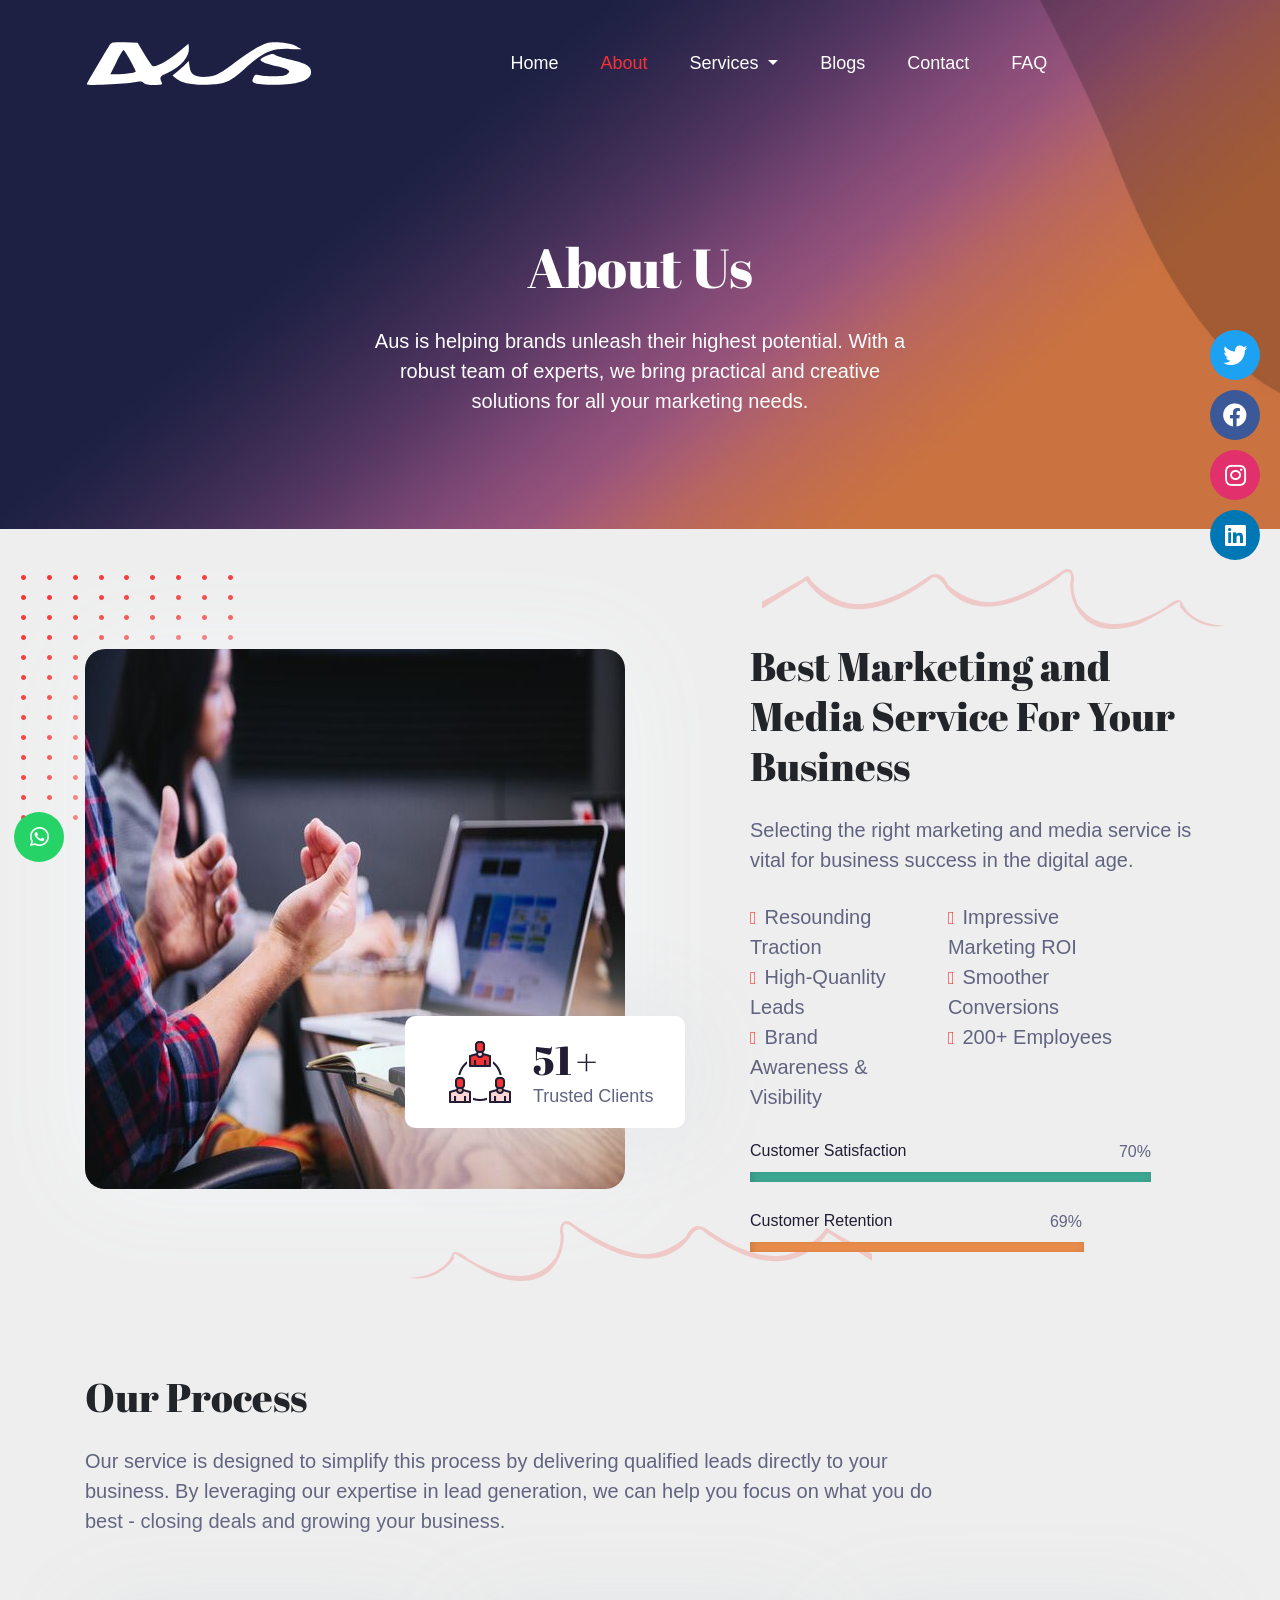
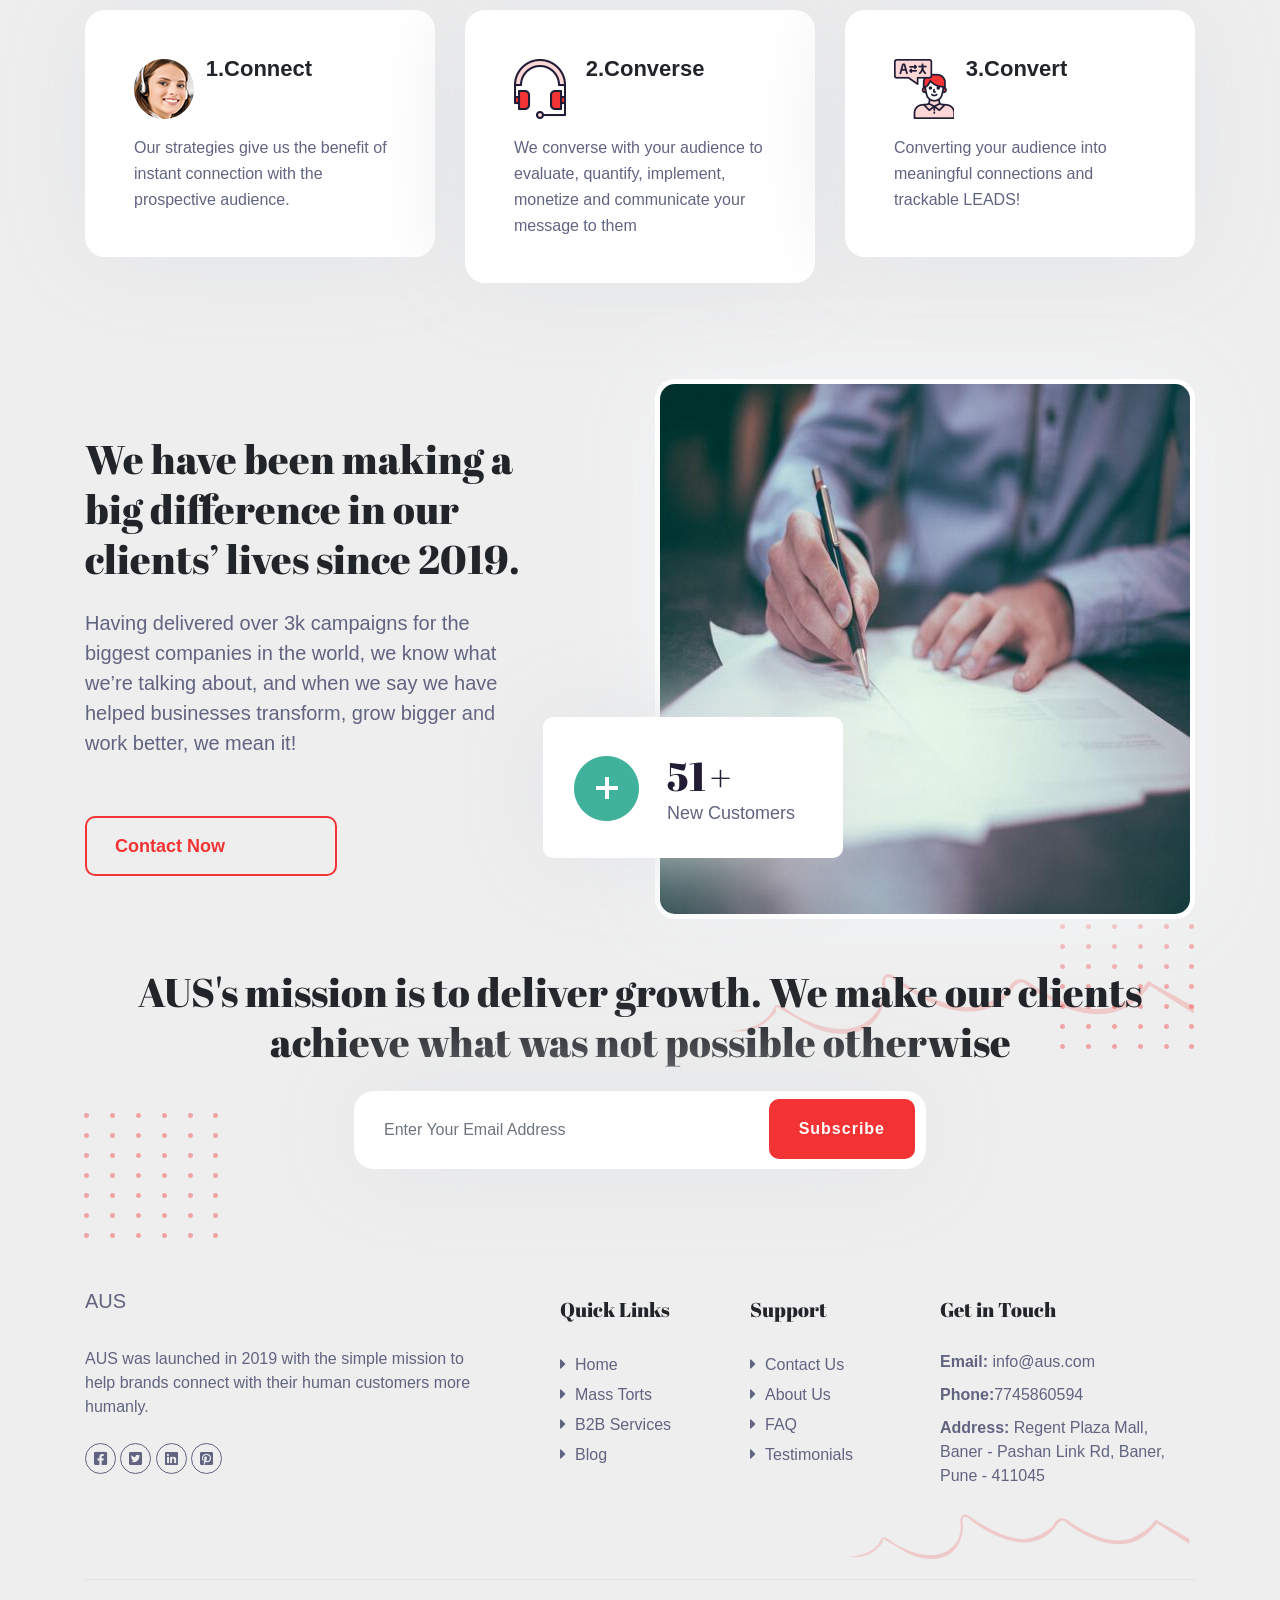
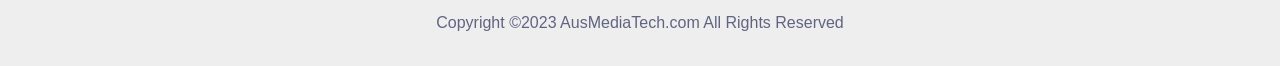
==== about.html @ 978c0e92 "latest" ====
<html lang="zxx" webcrx="">

<head>
    <title>About | Aus</title>
    <meta charset="utf-8">
    <meta name="viewport" content="width=device-width, initial-scale=1.0">
    <meta name="description" content="Hotline is the perfect WHMCS HTML template for your Hosting Business">
    <meta name="keywords" content="Web hosting, WHMCS template, hosting template">
    <meta name="author" content="“DesigningMedia”">
    <link rel="stylesheet" href="assets/css/animate.css">
    <link rel="stylesheet" href="https://stackpath.bootstrapcdn.com/bootstrap/4.5.2/css/bootstrap.min.css"
        integrity="sha384-JcKb8q3iqJ61gNV9KGb8thSsNjpSL0n8PARn9HuZOnIxN0hoP+VmmDGMN5t9UJ0Z" crossorigin="anonymous">
    <link rel="stylesheet" href="https://pro.fontawesome.com/releases/v5.10.0/css/all.css"
        integrity="sha384-AYmEC3Yw5cVb3ZcuHtOA93w35dYTsvhLPVnYs9eStHfGJvOvKxVfELGroGkvsg+p" crossorigin="anonymous">
    <link rel="stylesheet" href="assets/css/style.css" type="text/css">
    <link rel="stylesheet" href="assets/css/responsive.css" type="text/css">
    <link rel="stylesheet" href="assets/css/custome.css" type="text/css">
</head>

<body>

    <div class="sub-banner-section-outer">
        <!-- MAIN HEADER -->
        <header class="header">
            <div class="main-header">
                <div class="container">
                    <nav class="navbar navbar-expand-lg navbar-light p-0">
                        <a class="navbar-brand" href="home.html">
                            <figure class="navbar-logo mb-0">
                                <img class="img-fluid" src="assets/images/AusWhiteLogo.svg" alt="">
                            </figure>
                        </a>
                        <button class="navbar-toggler collapsed" type="button" data-toggle="collapse"
                            data-target="#navbarSupportedContent" aria-controls="navbarSupportedContent"
                            aria-expanded="false" aria-label="Toggle navigation">
                            <span class="navbar-toggler-icon"></span>
                            <span class="navbar-toggler-icon"></span>
                            <span class="navbar-toggler-icon"></span>
                        </button>
                        <div class="collapse navbar-collapse" id="navbarSupportedContent">
                            <ul class="navbar-nav m-auto">
                                <li class="nav-item">
                                    <a class="nav-link scroll" href="home.html">Home</a>
                                </li>
                                <li class="nav-item active">
                                    <a class="nav-link scroll" href="about.html">About</a>
                                </li>
                                <li class="nav-item dropdown">
                                    <a class="nav-link dropdown-toggle" href="#" id="navbarDropdown" role="button"
                                        data-toggle="dropdown" aria-haspopup="true" aria-expanded="false">
                                        Services
                                    </a>
                                    <div class="dropdown-menu list-unstyled hotline-dropdown"
                                        aria-labelledby="navbarDropdown">
                                        <ul class="dropdown-menu-list list-unstyled">
                                            <li><a class="dropdown-item scroll hotline-menu" href="services.html">B2B
                                                    Services</a></li>
                                            <!-- <li><a class="dropdown-item scroll hotline-menu" href="masstorts.html">Mass Torts</a></li> -->
                                        </ul>
                                    </div>
                                </li>
                                <li class="nav-item">
                                    <a class="nav-link scroll" href="three-column.html">Blogs</a>
                                </li>
                                <li class="nav-item">
                                    <a class="nav-link scroll" href="contact.html">Contact</a>
                                </li>
                                <li class="nav-item">
                                    <a class="nav-link scroll" href="faq.html">FAQ</a>
                                </li>
                            </ul>
                        </div>
                    </nav>
                </div>
            </div>
        </header>
        <!-- SUB BANNER SECTION -->
        <section class="sub-banner-section">
            <div class="container">
                <div class="row">
                    <div class="col-12 text-center">
                        <div class="sub-banner-text">
                            <h1 class="text-white mb-lg-4 mb-3">About Us</h1>
                            <p class="text-white">Aus is helping brands unleash their highest potential. With a robust
                                team of experts, we bring practical and creative solutions for all your marketing needs.
                            </p>
                        </div>
                    </div>
                </div>
            </div>
        </section>
    </div>
    <!-- ABOUT SERVICE SECTION -->
    <section class="about-service-section">
        <div class="container">
            <div class="row">
                <div class="col-xl-7 col-lg-6 col-md-6 col-sm-12">
                    <div class="about-service-section-img-content position-relative wow bounceIn" data-wow-duration="2s"
                        style="visibility: visible; animation-duration: 2s; animation-name: bounceIn;">
                        <figure class="about-service-section-shape-img-2 mb-0 position-absolute">
                            <img class="img-fluid" src="assets/images/about-service-section-shape-img-2.png" alt="">
                        </figure>
                        <figure class="about-service-section-main-img mb-0 position-relative">
                            <img class="img-fluid" src="assets/images/aboutus.jpg" alt="">
                        </figure>
                        <div class="counter-box position-absolute">
                            <figure class="plus-icon float-left mb-0">
                                <img class="img-fluid" src="assets/images/client-icon.png" alt="">
                            </figure>
                            <span class="number count d-inline-block">62</span>
                            <span class="suffix d-inline-block">+</span>
                            <span class="customer d-block">Trusted Clients</span>
                        </div>
                        <figure class="about-service-section-shape-img-3 mb-0 position-absolute">
                            <img class="img-fluid" src="assets/images/about-service-section-shape-img-3.png" alt="">
                        </figure>
                    </div>
                </div>
                <div class="col-xl-5 col-lg-6 col-md-6 col-sm-12">
                    <div class="about-service-section-text position-relative">
                        <figure class="about-service-section-shape-img-1 mb-0 position-absolute">
                            <img class="img-fluid" src="assets/images/about-service-section-shape-img-1.png" alt="">
                        </figure>
                        <h2 class="mb-lg-4 mb-md-3 mb-2">Best Marketing and Media Service For Your Business</h2>
                        <p>Selecting the right marketing and media service is vital for business success in the digital
                            age.</p>
                        <div class="row">
                            <div class="col-lg-5 col-md-6 col-sm-6 col-6">
                                <div class="about-service-section-listing-outer">
                                    <ul class="about-service-section-listing p-0 m-0">
                                        <li class="list-unstyled"><i class="fal fa-check-circle"></i>Resounding Traction
                                        </li>
                                        <li class="list-unstyled"><i class="fal fa-check-circle"></i>High-Quanlity Leads
                                        </li>
                                        <li class="list-unstyled"><i class="fal fa-check-circle"></i>Brand Awareness
                                            &amp; Visibility</li>
                                    </ul>
                                </div>
                            </div>
                            <div class="col-lg-5 col-md-6 col-sm-6 col-6">
                                <div class="about-service-section-listing-outer">
                                    <ul class="about-service-section-listing p-0 m-0">
                                        <li class="list-unstyled"><i class="fal fa-check-circle"></i>Impressive
                                            Marketing ROI</li>
                                        <li class="list-unstyled"><i class="fal fa-check-circle"></i>Smoother
                                            Conversions</li>
                                        <li class="list-unstyled"><i class="fal fa-check-circle"></i>200+ Employees</li>
                                    </ul>
                                </div>
                            </div>
                            <div class="col"></div>
                        </div>
                        <div class="progress-bar-outer position-relative">
                            <span class="d-block font-weight-normal">Customer Satisfaction</span>
                            <div class="progress-bar">
                                <div class="bar" data-size="90" style="width: 90%;">
                                    <span class="perc">67%</span>
                                </div>
                            </div>
                        </div>
                        <div class="progress-bar-outer position-relative">
                            <span class="d-block font-weight-normal">Customer Retention</span>
                            <div class="progress-bar">
                                <div class="bar variation-1" data-size="75" style="width: 75%;">
                                    <span class="perc">67%</span>
                                </div>
                            </div>
                        </div>
                    </div>
                </div>
            </div>
        </div>
    </section>
    <!-- SOLUTIONS SECTION -->
    <section class="solutions-section">
        <div class="container">
            <div class="solutions-section-inner text-md-left text-center">
                <div class="row">
                    <h2 class="mb-lg-4 mb-2">Our Process</h2>
                    <div class="col-lg-10 col-md-9 col-sm-12">
                        <div class="solutions-section-text">
                            <p class="mb-0">Our service is designed to simplify this process by delivering qualified
                                leads directly to your business. By leveraging our expertise in lead generation, we can
                                help you focus on what you do best - closing deals and growing your business.</p>
                        </div>
                    </div>
                </div>
            </div>
            <div class="row wow slideinLeft" data-wow-duration="2s"
                style="visibility: hidden; animation-duration: 2s; animation-name: none;">
                <div class="col-md-4 col-sm-6 mb-md-0 mb-4 text-md-left text-center">
                    <div class="solutions-section-plan-box hover-effect">
                        <div class="row">
                            <div class="col-lg-3 col-12">
                                <figure>
                                    <img src="assets/images/solution-section-plan-box-img-1.png" alt="">
                                </figure>
                            </div>
                            <div class="col-lg-9 col-12">
                                <h4>1.Connect</h4>
                            </div>
                            <p class="text-size-16 mb-0">Our strategies give us the benefit of instant connection with
                                the prospective audience.</p>
                        </div>
                    </div>
                </div>
                <div class="col-md-4 col-sm-6 mb-md-0 mb-4 text-md-left text-center">
                    <div class="solutions-section-plan-box hover-effect">
                        <div class="row">
                            <div class="col-lg-3 col-12">
                                <figure>
                                    <img src="assets/images/solution-section-plan-box-img-2.png" alt="">
                                </figure>
                            </div>
                            <div class="col-lg-9 col-12">
                                <h4>2.Converse</h4>
                            </div>
                            <p class="text-size-16 mb-0">We converse with your audience to evaluate, quantify,
                                implement, monetize and communicate your message to them</p>
                        </div>
                    </div>
                </div>
                <div class="col-md-4 col-sm-6 text-md-left text-center">
                    <div class="solutions-section-plan-box hover-effect">
                        <div class="row">
                            <div class="col-lg-3 col-12">
                                <figure>
                                    <img src="assets/images/solution-section-plan-box-img-3.png" alt="">
                                </figure>
                            </div>
                            <div class="col-lg-9 col-12">
                                <h4>3.Convert</h4>
                            </div>
                            <p class="text-size-16 mb-0">Converting your audience into meaningful connections and
                                trackable LEADS!</p>
                        </div>
                    </div>
                </div>
            </div>
        </div>
    </section>
    <br><br><br><br>
    <!-- VIDEO SECTION -->
    <!-- <section class="video-section about-page-video-section">
    <div class="container">
    </div>
</section>  -->
    <!-- CUSTOMER BASE SECTION -->
    <section class="customer-base-section about-page-customer-base-section">
        <div class="container">
            <div class="row">
                <div class="col-xl-5 col-lg-6 col-md-6 col-sm-12 order-xl-1 order-lg-1 order-md-1 order-sm-2 order-2">
                    <div class="customer-base-section-text position-relative wow bounceIn" data-wow-duration="2s"
                        style="visibility: hidden; animation-duration: 2s; animation-name: none;">
                        <h2 class="mb-lg-4 mb-md-3 mb-2">We have been making a big difference in our clients’ lives
                            since 2019.</h2>
                        <p>Having delivered over 3k campaigns for the biggest companies in the world, we know what we’re
                            talking about, and when we say we have helped businesses transform, grow bigger and work
                            better, we mean it!</p>
                        <div class="customer-base-section-btn-outer">
                            <a class="d-inline-block position-relative hover-effect" href="contact.html">Contact Now<i
                                    class="far fa-long-arrow-alt-right position-absolute"></i></a>
                        </div>
                    </div>
                </div>
                <div class="col-xl-7 col-lg-6 col-md-6 col-sm-12 order-xl-2 order-lg-2 order-md-2 order-sm-1 order-1">
                    <div class="customer-base-section-img-content position-relative">
                        <figure class="customer-base-section-main-img mb-0 text-right position-relative">
                            <img class="img-fluid" src="assets/images/about.jpg" alt="">
                        </figure>
                        <div class="counter-box position-absolute">
                            <figure class="plus-icon float-left mb-0">
                                <img class="img-fluid" src="assets/images/plus-icon.png" alt="">
                            </figure>
                            <span class="number count d-inline-block">60</span>
                            <span class="suffix d-inline-block">+</span>
                            <span class="customer d-block">New Customers</span>
                        </div>
                        <figure class="customer-base-section-shape-img-3 mb-0 position-absolute">
                            <img class="img-fluid" src="assets/images/customer-base-section-shape-img-3.png" alt="">
                        </figure>
                    </div>
                </div>
            </div>
        </div>
    </section>
    <!-- REVIEW SECTION needs to be added when given -->
    <!-- <section class="review-section text-center">
    <div class="container">
        <div class="row position-relative">
            <figure class="review-section-shape-img-1 position-absolute mb-0">
                <img class="img-fluid" src="assets/images/review-section-shape-img-1.png" alt="">
            </figure>
            <div class="col-lg-12 col-md-12 col-sm-12 col-12">
                <div class="review-section-box w-100 position-relative">
                    <h2 class="mb-lg-4 mb-md-3 mb-2">Our Clients Reviews</h2>
                    <p class="mb-0">Discover what our satisfied clients have to say about their experience with us in our client review section, where honest feedback helps us deliver exceptional products and services.</p>
                </div>
            </div>
        </div>
    </div>
</section> -->
    <!-- NEWSLETTER SECTION -->
    <br><br>
    <section class="newsletter-section position-relative">
        <div class="container">
            <div class="row">
                <div class="newsletter-section-inner text-center position-relative">
                    <figure class="newsletter-shape-img-1 mb-0 position-absolute">
                        <img class="img-fluid" src="assets/images/newsletter-shape-img-1.png" alt="">
                    </figure>
                    <h2 class="mb-lg-4 mb-md-3 mb-2">AUS's mission is to deliver growth. We make our clients achieve
                        what was not possible otherwise</h2>
                    <form class="newsletter-form" id="subscribe-form" target="_blank">
                        <div class="form-group mb-0 position-relative">
                            <input type="text" class="form-control" id="InputEmail2"
                                placeholder="Enter Your Email Address" name="query">
                            <button class="subscribe-btn d-inline-block position-absolute"
                                id="subscribeBtn">Subscribe</button>
                        </div>
                    </form>
                    <figure class="newsletter-shape-img-2 mb-0 position-absolute">
                        <img class="img-fluid" src="assets/images/newsletter-shape-img-2.png" alt="">
                    </figure>
                </div>
            </div>
        </div>
    </section>
    <!-- FOOTER -->

    <section class="footer-section">
        <div class="container">
            <div class="row position-relative">
                <div class="col-xl-5 col-lg-4 col-md-5 col-sm-6 text-sm-left text-center">
                    <div class="footer-logo-content">
                        <figure class="footer-logo">
                            <p>AUS</p>
                        </figure>
                        <p class="text-size-16 mb-lg-4 mb-md-3 mb-3">AUS was launched in 2019 with the simple mission to
                            help brands connect with their human customers more humanly.</p>
                        <ul class="footer-logo-content-listing p-0 m-0">
                            <li class="list-unstyled d-inline-block"><a class="d-inline-block" href="#"><i
                                        class="fab fa-facebook-square"></i></a></li>
                            <li class="list-unstyled d-inline-block"><a class="d-inline-block" href="#"><i
                                        class="fab fa-twitter-square"></i></a></li>
                            <li class="list-unstyled d-inline-block"><a class="d-inline-block" href="#"><i
                                        class="fab fa-linkedin"></i></a></li>
                            <li class="list-unstyled d-inline-block"><a class="d-inline-block" href="#"><i
                                        class="fab fa-pinterest-square"></i></a></li>
                        </ul>
                    </div>
                </div>
                <div class="col-xl-2 col-lg-3 col-md-3 col-sm-6 d-lg-block d-md-none d-sm-none d-none">
                    <div class="footer-links-content">
                        <h5 class="font-weight-normal">Quick Links</h5>
                        <ul class="list-unstyled mb-0">
                            <li><i class="fas fa-caret-right"></i><a class="text-decoration-none font-weight-normal"
                                    href="home.html">Home</a></li>
                            <li><i class="fas fa-caret-right"></i><a class="text-decoration-none font-weight-normal"
                                    href="masstorts.html">Mass Torts</a></li>
                            <li><i class="fas fa-caret-right"></i><a class="text-decoration-none font-weight-normal"
                                    href="services.html">B2B Services</a></li>
                            <li><i class="fas fa-caret-right"></i><a class="text-decoration-none font-weight-normal"
                                    href="blog.html">Blog</a></li>
                        </ul>
                    </div>
                </div>
                <div class="col-lg-2 col-md-3 col-sm-6 d-md-block d-sm-none d-none">
                    <div class="footer-support-content">
                        <h5 class="font-weight-normal">Support</h5>
                        <ul class="list-unstyled mb-0">
                            <li><i class="fas fa-caret-right"></i><a class="text-decoration-none font-weight-normal"
                                    href="contact.html">Contact Us</a></li>
                            <li><i class="fas fa-caret-right"></i><a class="text-decoration-none font-weight-normal"
                                    href="about.html">About Us</a></li>
                            <li><i class="fas fa-caret-right"></i><a class="text-decoration-none font-weight-normal"
                                    href="faq.html">FAQ</a></li>
                            <li><i class="fas fa-caret-right"></i><a class="text-decoration-none font-weight-normal"
                                    href="Testimonials.html">Testimonials</a></li>
                        </ul>
                    </div>
                </div>
                <div class="col-lg-3 col-md-4 col-sm-6 text-sm-left text-center d-sm-block d-none">
                    <div class="footer-info-content">
                        <h5 class="font-weight-normal">Get in Touch</h5>
                        <ul class="list-unstyled mb-0">
                            <li><span class="font-weight-bold">Email:</span><a
                                    class="text-decoration-none font-weight-normal" href="mailto:info@hotline.com">
                                    info@aus.com</a></li>
                            <li><span class="font-weight-bold">Phone:</span><a
                                    class="text-decoration-none font-weight-normal" href="tel:7745860594">7745860594</a>
                            </li>
                            <!-- <li><span class="font-weight-bold">Fax:</span><a class="text-decoration-none font-weight-normal" href="#"> </a></li> -->
                            <li><span class="font-weight-bold">Address:</span><a
                                    class="text-decoration-none font-weight-normal" href="#"> Regent Plaza Mall, Baner -
                                    Pashan Link Rd, Baner, Pune - 411045</a></li>
                        </ul>
                    </div>
                </div>
                <figure class="footer-secrion-shape-img-1 mb-0 position-absolute">
                    <img class="img-fluid" src="assets/images/footer-section-shape-img-1.png" alt="">
                </figure>
            </div>
        </div>
    </section>
    <!-- FOOTER BAR -->
    <div class="footer-bar text-center">
        <div class="container">
            <div class="row">
                <div class="footer-bar-content w-100">
                    <p class="text-size-16 mb-0">Copyright ©2023 AusMediaTech.com All Rights Reserved</p>
                    <!-- <p class="text-size-16 mb-0">Made With AhamInfoTech</p> -->
                </div>
            </div>
        </div>
    </div>



    <!-- Floating Menu -->
    <div class="floating-menu">
        <a href="https://www.twitter.com/" class="twitter"><i class="fab fa-twitter"></i></a>
        <a href="https://www.facebook.com/" class="facebook"><i class="fab fa-facebook"></i></a>
        <a href="https://www.instagram.com/" class="instagram"><i class="fab fa-instagram"></i></a>
        <a href="https://www.linkedin.com/" class="linkedin"><i class="fab fa-linkedin"></i></a>
    </div>



    <!-- new chat button -->
    <input type="checkbox" id="check">
    <label class="chat-btn" for="check">
        <i class="fab fa-whatsapp comment"></i>
        <i class="fa fa-close close"></i>
    </label>
    <div class="wrapper">
        <div class="chatheader">
            <h6>Chat Support</h6>
        </div>
        <div class="text-center p-2">
            <span>Typically replies in minutes!</span><br><br>
        </div>
        <button id="chat-btnclick" class="btn btn-success btn-block">Start Chat</button>
    </div>
    </div>

    <script>
        function loading() {
            document.querySelectorAll(".bar").forEach(function (current) {
                let startWidth = 0;
                const endWidth = current.dataset.size;

                /* 
                setInterval() time sholud be set as trasition time / 100. 
                In our case, 2 seconds / 100 = 20 milliseconds. 
                */
                const interval = setInterval(frame, 20);

                function frame() {
                    if (startWidth >= endWidth) {
                        clearInterval(interval);
                    } else {
                        startWidth++;
                        current.style.width = `${endWidth}%`;
                        current.firstElementChild.innerText = `${startWidth}%`;
                    }
                }
            });
        }
        setTimeout(loading, 1000);
    </script>
    <script src="https://code.jquery.com/jquery-3.2.1.slim.min.js" integrity="" crossorigin="anonymous"></script>
    <script src="https://cdnjs.cloudflare.com/ajax/libs/popper.js/1.12.9/umd/popper.min.js" integrity=""
        crossorigin="anonymous"></script>
    <script src="https://maxcdn.bootstrapcdn.com/bootstrap/4.0.0/js/bootstrap.min.js" integrity=""
        crossorigin="anonymous"></script>
    <script src="assets/js/wow.js"></script>
    <script>new WOW().init();</script>
    <script src="assets/js/counter-script.js"></script>

    <!-- code for chatbot integration -->
    <script>
        const chatBtn = document.getElementById('chat-btnclick');
        chatBtn.addEventListener('click', () => {
            window.open('https://api.whatsapp.com/send/?phone=+919139626757&text&type=phone_number&app_absent=0"', '_blank');
        });
    </script>


    <iframe src="about:blank" style="display: none;"></iframe>
    <script src="/assets/js/subscription.js"></script>
</body>

</html>
---- assets/css/style.css ----
/*------------------------------------------------------------------
[Master Stylesheet]

Project:    Hotline
-------------------------------------------------------------------*/
/*------------------------------------------------------------------
[Table of contents]

1. body
2. navigation
3. banner Section
4. partner Section
5. interaction section
6. solutions section
7. customer base section
8. video section
9. services section
10. teams section
11. talent section
12. blog section 
13. review section
14. newsletter section
15. footer section
-------------------------------------------------------------------*/
/* /*--------------------------------------------------------------*/



@import url('https://fonts.googleapis.com/css2?family=Abril+Fatface&amp;family=Jost:wght@400;500;600;700&amp;display=swap');

/*-------- Default Items ------------ */
    
:root {
    --e-global-color-primary: #221c35;
    --e-global-color-secondary: #ffffff;
    --e-global-color-text: #606480;
    --e-global-color-accent: #F43334;
    --e-global-color-white: #ffffff;
    --e-global-color-light-grayish-blue: #DFE0E6;
    --e-global-color-dark-moderate-cyan: #40B19B;
    --e-global-color-orange: #F79550;
}
body {
    font-family: 'Jost', sans-serif;
}
html {
    scroll-behavior: smooth;
}
*{
    margin: 0;
    padding: 0;
    box-sizing: border-box;
}
h1, h2, h3, h5, .h1, .h2, .h3, .h5 {
    font-family: 'Abril Fatface', cursive;
}
.h1, h1 {
    font-size: 55px;
}
.h2, h2 {
    font-size: 40px;
}
.h3, h3 {
    font-size: 30px;
}
.h4, h4 {
    font-size: 22px;
}
.h5, h5 {
    font-size: 20px;
}
p {
    font-size: 20px;
    line-height: 30px;
    font-weight: 400;
    color: var(--e-global-color-text);
}
.text-size-18 {
    font-size: 18px;
    line-height: 26px;
    font-weight: 400;
    color: var(--e-global-color-text);
}
.text-size-16 {
    font-size: 16px;
    line-height: 26px;
    font-weight: 400;
    color: var(--e-global-color-text);
}
.hover-effect {
    transition: all 0.3s ease-in-out;
}
.hover-effect:hover {
    transform: translateY(-5px);
}
/*-------- HEADER ------------ */
.main-header {
    padding-top: 25px;
}
.navbar .navbar-brand {
    margin-right: 51px;
}
.navbar li {
    padding: 0 13px;
}
.navbar li:first-child {
    padding-left: 0px;
}
.navbar li:last-child {
    padding-right: 0px;
}
.navbar li a {
    font-size: 18px;
    line-height: 18px;
    font-weight: 400;
    color: var(--e-global-color-white) !important;
}
.navbar li a:hover {
    color: var(--e-global-color-accent) !important;
}
.navbar-nav li.active > a {
    color: var(--e-global-color-accent) !important;
}
.navbar .navbar-icon a {
    color: var(--global--color-very-dark-gray);
    font-size: 26px;
    padding-right: 25px;
}
.navbar .navbar-icon a:hover {
    color: var(--e-global-color-accent);
}
.navbar .hotline-dropdown {
    padding: 20px 40px;
    border-radius: 10px;
    margin: 0;
    left: 20px;
    transition: all 0.3s ease-in-out;
    box-shadow: 0px 30px 30px 20px rgba(30,34,47,0.2);
    border-top: 4px solid var(--e-global-color-accent); 
    width: 200px;       
}
.navbar .hotline-dropdown li {
    padding: 0;
    display: inline-block;
}
.navbar .hotline-dropdown li.active .hotline-menu {
    color: var(--e-global-color-accent) !important;
}
.navbar .hotline-dropdown .hotline-menu {
    font-size: 18px;
    line-height: 24px;
    font-weight: 500;
    padding-left: 0;
    padding-right: 0;
    position: relative;
    padding: 6px 0px;
    color: var(--e-global-color-primary) !important;
    white-space: inherit;
}
.navbar .hotline-dropdown .hotline-menu:hover {
    background: transparent;
    color: var(--e-global-color-accent) !important;
}
.navbar .hotline-dropdown li:hover a:after {
    width: 100%;
    left: 0;
    right: auto;
}
.navbar .hotline-dropdown li:hover a:before {
    color: var(--e-global-color-accent);
}
.navbar .hotline-dropdown li a:after {
    content: "";
    width: 0;
    height: 1px;
    bottom: 0;
    position: absolute;
    left: auto;
    right: 0;
    z-index: -1;
    transition: width .6s cubic-bezier(.25,.8,.25,1) 0s;
    background: var(--e-global-color-accent);
    bottom: 5px;
}
.navbar .hotline-dropdown li:hover a:after {
    width: 100%;
    left: 0;
    right: auto;
}
.navbar .hotline-dropdown li a:before {
    content: "\f111";
    line-height: 1;
    font-weight: 700;
    left: -18px;
    top: 16px;
    position: absolute;
    color: var(--global--color-text);
    font-size: 5px;
    font-family: "Font Awesome 5 Pro";
}
.navbar .hotline-dropdown .hotline-menu:hover {
    background: transparent;
    color: var(--e-global-color-accent) !important;
}
.login-outer-div ul li {
    padding: 0px 4px;
}
.login-outer-div ul li .sign-up {
    padding: 16px 24px;
    font-size: 18px;
    font-weight: 500;
    line-height: 18px;
    border-radius: 10px;
    background: var(--e-global-color-accent);
    transition: all 0.3s ease-in-out;
}
.login-outer-div ul li .sign-up:hover {
    background: var(--e-global-color-white);
    color: var(--e-global-color-accent);
}

/*-------- BANNER ------------ */
.banner-section-outer {
    background-image: url(../images/home-banner-backgroud-img.jpg);
    background-size: cover;
    background-position: center;
    background-repeat: no-repeat;
}
.home-banner-section {
    padding-top: 295px;
}
.home-banner-text {
    padding-top: 20px;
}
.home-banner-text h1 {
    line-height: 70px;
}
.home-banner-text p {
    padding-right: 50px;
    margin-bottom: 31px;
}
.home-banner-button .free {
    font-size: 18px;
    line-height: 18px;
    font-weight: 600;
    border-radius: 10px;
    padding: 21px 40px;
    text-decoration: none;
    display: inline-block;
    color: var(--e-global-color-white);
    background: var(--e-global-color-accent);
}
.home-banner-button .free:hover {
    background: var(--e-global-color-white);
    color: var(--e-global-color-accent);
}
.home-banner-button .free-outer {
    margin-right: 10px;
}
.home-banner-button .play-icon {
    font-size: 18px;
    padding: 15px 23px;
    border: 2px solid var(--e-global-color-white);
    color: var(--e-global-color-white);
    border-radius: 10px;
    background: transparent;
}
.home-banner-button .play-icon:hover {
    border: 2px solid var(--e-global-color-accent);
    background: var(--e-global-color-accent);
}
.banner-img-content .banner-img {
    z-index: 2;
}
.banner-call {
    background: rgba(255,255,255,0.15);
    width: 200px;
    padding: 23px 23px 17px 23px;
    border-radius: 10px;
    top: -130px;
    box-shadow: 0px 0px 50px 0px rgba(0,0,0,0.2);
    left: -55px;
    z-index: 3;
}
.banner-call figure {
    margin-bottom: 8px;
}
.banner-call .banner-call-heading {
    font-size: 24px;
    line-height: 24px;
    font-weight: 400;
    letter-spacing: -0.5px;
}
.banner-call .banner-call-text {
    font-size: 16px;
    line-height: 22px;
    font-weight: 400;
    letter-spacing: -0.5px;
    margin-bottom: 3px;
}
.banner-call-listing li {
    margin: 0 2px;
}
.banner-call-listing a {
    font-size: 10px;
    color: var(--e-global-color-accent);
    background: var(--e-global-color-white);
    padding: 2px 4px;
    border-radius: 4px;
}
.banner-call .call-icon-outer {
    position: absolute;
    right: 10px;
    top: 10px;
}
.banner-call .call-icon {
    font-size: 12px;
    color: var(--e-global-color-white);
    background: var(--e-global-color-accent);
    padding: 4px 7px;
    border-radius: 100px;
    display: block;
} 
.banner-img-content .banner-arrow-img {
    right: 86px;
    top: -93px;
}
.banner-img-content .banner-map-img {
    right: -40px;
    top: 204px;
    z-index: 4;
}
.banner-img-content .banner-map-img .banner-map-img-inner img {
    box-shadow: 0px 0px 50px 0px rgba(0,0,0,0.25);
}
.banner-img-content .banner-map-img .banner-map-icon {
    top: -26px;
    right: -20px;
}
.banner-img-content .banner-map-img .banner-map-icon img {
    box-shadow: 0px 0px 50px 0px rgba(0,0,0,0.5);
    border-radius: 100px;
}
/*-------- PARTNERS SECTION ------------ */
.partner-section {
    padding-top: 120px;
}
.partner-section-box {
    padding: 94px 35px 101px 35px;
    box-shadow: 0px 0px 100px 0px rgba(226,228,231,1);
    border-radius: 20px;
}
.partner-section-box h3 {
    color: var(--e-global-color-text);
    padding: 0 22%;
    line-height: 35px;
    margin-bottom: 55px;
}
.partner-listing li {
    padding: 0 36px;
    transition: all 0.3s ease-in-out;
}
.partner-listing li:hover {
    transform: translateY(-5px);
}
.partner-listing li:first-child {
    padding-left: 0;
}
.partner-listing li:last-child {
    padding-right: 0;
}  
/*-------- INTERACTION SECTION ------------ */  
.interaction-section {
    padding: 120px 0px;
}
.interaction-section .interaction-section-main-img img {
    box-shadow: 0px 0px 100px 0px rgba(243,245,247,1);
    border-radius: 20px;
    z-index: 2;
}
.interaction-section h2 {
    line-height: 50px;
}
.interaction-section-text {
    padding-top: 12px;
}
.interaction-section-img-content .interaction-section-graph-img {
    bottom: 50px;
    right: 0;
    z-index: 3;
}
.interaction-section-img-content .interaction-section-graph-img img {
    box-shadow: 0px 0px 100px 0px rgba(226,228,231,1);
    border-radius: 10px;
}
.interaction-section-img-content .interaction-section-shape-img-1 {
    top: -71px;
    left: -119px;
}
.interaction-section-img-content .interaction-section-shape-img-1 img {
    z-index: 1;
}
.interaction-section-text .interaction-section-shape-img-2 {
    top: -56px;
    right: -305px;
}
.interaction-section-img-content .interaction-section-shape-img-3 {
    bottom: -90px;
    right: -152px;
}
.interaction-section-listing-inner {
    padding-left: 79px;
}
.interaction-section-listing-inner h4 {
    font-weight: 700;
    margin-bottom: 20px;
    line-height: 26px;
}
.interaction-section-listing-inner::before {
    content: "";
    background-image: url(../images/interaction-section-listing-img-1.png);
    background-repeat: no-repeat;
    height: 54px;
    width: 54px;
    z-index: 5;
    position: absolute;
    left: 0;
    top: 4px;
}
.interaction-section-text .main-text {
    margin-bottom: 49px;
}
.interaction-section-listing-outer .variation-1::before {
    background-image: url(../images/interaction-section-listing-img-2.png);
}
.interaction-section-listing-outer {
    margin-bottom: 56px;
}
/*-------- SOLUTIONS SECTION ------------ */  
.solutions-section h2 {
    padding: 0 15px;
    width: 100%;
    line-height: 50px;
}
.solutions-section-text p {
    padding-right: 45px;
}
.solutions-section-button {
    margin-top: -6px;
}
.solutions-section-button a {
    font-size: 18px;
    line-height: 18px;
    font-weight: 600;
    border-radius: 10px;
    padding: 20px 34px;
    border: 1px solid var(--e-global-color-accent);
    text-decoration: none;
    display: inline-block;
    color: var(--e-global-color-white);
    background: var(--e-global-color-accent);
}
.solutions-section-button a:hover {
    border: 1px solid var(--e-global-color-accent);
    background: transparent;
    color: var(--e-global-color-accent);
}
.solutions-section-plan-box {
    padding: 44px;
    box-shadow: 0px 0px 100px 0px rgba(226,228,231,1);
    border-radius: 20px;
    border-left: 5px solid var(--e-global-color-white);
    background: var(--e-global-color-white);
}
.solutions-section-plan-box:hover {
    border-left: 5px solid var(--e-global-color-accent);
}
.solutions-section-plan-box h4 {
    font-weight: 700;
    margin-bottom: 20px;
    line-height: 30px;
}
.solutions-section-plan-box p {
    padding: 0 15px;
}
.solutions-section-inner {
    margin-bottom: 74px;
}
.solutions-section-plan-box figure img {
    padding-top: 5px;
}
/*-------- CUSTOMER BASE SECTION ------------ */  
.customer-base-section {
    padding: 120px 0px;
}
.customer-base-section .customer-base-section-text {
   padding-top: 55px;
}
.customer-base-section h2 {
    line-height: 50px;
}
.customer-base-section-text p {
    margin-bottom: 27px;
}
.customer-base-section .customer-base-section-main-img img {
    box-shadow: 0px 0px 100px 0px rgba(243,245,247,1);
    border: 5px solid var(--e-global-color-white);
    border-radius: 20px;
}
.customer-base-section-text .customer-base-section-shape-img-1 {
    top: -35px;
    left: -360px;
}
.customer-base-section .customer-img-1 {
    left: 51px;
    top: 58px;
    z-index: 1;
}
.customer-base-section .customer-img-2 {
    left: 152px;
    top: 168px;
    z-index: 3;
}
.customer-base-section .customer-img-3 {
    right: -12px;
    top: 208px;
    z-index: 2;
}
.customer-base-section .customer-img-4 {
    right: 44px;
    bottom: 122px;
    z-index: 4;
}
.customer-base-section .customer-img-5 {
    right: 155px;
    bottom: -27px;
    z-index: 5;
}
.customer-base-section .customer-img-1 img, .customer-base-section .customer-img-2 img, .customer-base-section .customer-img-3 img, .customer-base-section .customer-img-4 img, .customer-base-section .customer-img-5 img {
    box-shadow: 0px 0px 50px 0px rgba(0,0,0,0.3);
    border-radius: 100px;
    border: 2px solid var(--e-global-color-white);
}
.customer-base-sectin-listing li {
    font-size: 20px;
    line-height: 30px;
    font-weight: 400;
    color: var(--e-global-color-text);
}
.customer-base-sectin-listing i {
    font-size: 18px;
    line-height: 18px;
    margin-right: 8px;
    font-weight: 400;
    color: var(--e-global-color-accent);
}
.customer-base-section .customer-base-section-shape-img-2 {
    top: -74px;
    right: -90px;
}
.customer-base-section .counter-box {
    width: 300px;
    padding: 37px 29px 30px 29px;
    background: var(--e-global-color-white);
    box-shadow: 0px 0px 100px 0px rgba(226,228,231,1);
    border-radius: 10px;
    bottom: 61px;
    left: -17px;
}
.customer-base-section .counter-box figure {
    margin-right: 27px;
}
.customer-base-section .counter-box .number, .customer-base-section .counter-box .suffix  {
    color: var(--e-global-color-primary);
    font-size: 40px;
    line-height: 44px;
    font-weight: 400;
    font-family: 'Abril Fatface', cursive;
}
.customer-base-section .counter-box .customer {
    font-size: 18px;
    line-height: 30px;
    font-weight: 400;
    color: var(--e-global-color-text);
}
.customer-base-section .counter-box .counter {
    animation-duration: 1s;
    animation-delay: 0s;
}
.customer-base-section .customer-base-section-shape-img-3 {
    bottom: -134px;
    right: 0;
}
.customer-base-section-btn-outer {
    padding-top: 31px;
}
.customer-base-section-btn-outer a {
    font-size: 18px;
    line-height: 18px;
    font-weight: 600;
    border-radius: 10px;
    padding: 19px 110px 19px 28px;
    text-decoration: none;
    color: var(--e-global-color-accent);
    border: 2px solid var(--e-global-color-accent);
}
.customer-base-section-btn-outer a:hover {
    border: 2px solid var(--e-global-color-accent);
    background: var(--e-global-color-accent);
    color: var(--e-global-color-white);
}
.customer-base-section-btn-outer i {
    font-size: 20px;
    line-height: 20px;
    right: 29px;
}
/*-------- VIDEO SECTION ------------ */ 
.video-section {
    padding: 50px 0px;
}
.video-section .vide-section-inner {
    background-color: transparent;
    background-image: linear-gradient(150deg, #1C204C 50%, #F58748 78%);
    border-radius: 20px;
    margin: 0 15px;
}
.video-section .video-content {
    margin: -50px 0;
}
.video-section .counter-content {
    padding-top: 58px;
    padding-bottom: 58px;
}
.video-section .counter-content .number, .video-section .counter-content .suffix {
    font-size: 40px;
    line-height: 44px;
    font-weight: 400;
    margin-bottom: 10px;
    font-family: 'Abril Fatface', cursive;
}
.video-section .counter-content h4 {
    line-height: 30px;
    padding-right: 25%;
    margin-bottom: 20px;
}
.video-section .counter-content p {
    padding-right: 20px;
}
.video-section .variation-1 {
    border-right: 1px solid rgba(255,255,255,0.15);
}
.video-content .video-section-shape-img {
    left: -146px;
    bottom: -53px;
    z-index: -1;
}
.video-content iframe { 
    border-radius: 20px;
    border: none;
}
/*-------- SERVICES SECTION ------------ */
.services-section {
    padding: 110px 0;
} 
.services-section h2 {
    line-height: 50px;
}
.services-section .services-section-inner p {
    padding: 0 18%;
}
.services-section .services-section-inner {
    margin-bottom: 73px;
    padding: 0 15px;
}
.services-section .services-section-plan-box {
    padding: 40px 35px;
    border-radius: 20px;
    line-height: 0;
    background: var(--e-global-color-white) ;
    border-left: 5px solid var(--e-global-color-white);
    box-shadow: 0px 0px 100px 0px rgba(226,228,231,1);
}
.services-section .services-section-plan-box figure img {
    filter: grayscale(100%);
}
.services-section .services-section-plan-box h4 {
    line-height: 30px;
    margin-bottom: 18px;
    color: var(--e-global-color-primary);
}
.services-section .services-section-plan-box p {
    margin-bottom: 21px;
}
.services-section .services-section-plan-box a {
    font-size: 14px;
    line-height: 14px;
    font-weight: 400;
    color: var(--e-global-color-text);
}
.services-section .services-section-plan-box i {
    top: 2px;
    margin-left: 12px;
}
.services-section .services-section-plan-box:hover {
    border-left: 5px solid var(--e-global-color-accent);
}
.services-section .services-section-plan-box:hover figure img {
    filter: grayscale(0%);
}
.services-section .services-section-plan-box:hover h4 {
    color: var(--e-global-color-accent);
}
.services-section .services-section-plan-box:hover a {
    color: var(--e-global-color-accent);
}
.services-section .divider {
    height: 30px;
}
.services-section .services-section-shape-img-1 {
    right: -116px;
    top: 85px;
    z-index: -1;
}
.services-section .services-section-shape-img-2 {
    left: 92px;
    bottom: -28px;
}
/*-------- TEAMS SECTION ------------ */
.teams-section h2 {
    line-height: 50px;
}
.teams-section .teams-section-inner p {
    padding: 0 18%;
}
.teams-section .teams-section-inner {
    margin-bottom: 73px;
    padding: 0 15px;
}
.teams-section .team-section-plan-box {
    padding: 40px 35px;
    border-radius: 20px;
    line-height: 0;
    background: var(--e-global-color-white) ;
    transition: all 0.3s ease-in-out;
}
.teams-section .teams-section-plan-box figure img {
    box-shadow: 0px 0px 100px 0px rgba(226,228,231,1);
    border-radius: 20px;
    transition: all 0.3s ease-in-out;
}
.teams-section .teams-section-plan-box figure {
    transition: all 0.3s ease-in-out;
    margin-bottom: 31px;
    border-radius: 20px;
}
.teams-section .teams-section-plan-box h4 {
    line-height: 18px;
    margin-bottom: 13px;
    color: var(--e-global-color-primary);
}
.teams-section .teams-section-plan-box span {
    font-size: 16px;
    line-height: 16px;
    margin-bottom: 14px;
    color: var(--e-global-color-text);
}
.teams-section .teams-section-plan-box p {
    margin-bottom: 14px;
    padding: 0 20px;
}
.teams-section .teams-section-plan-box a {
    font-size: 15px;
    line-height: 14px;
    font-weight: 400;
    padding: 7px 8px;
    border: 1px solid var(--e-global-color-text);
    color: var(--e-global-color-text);
    border-radius: 100px;
    transition: all 0.3s ease-in-out;
}
.teams-section .teams-section-plan-box a:hover {
    background: var(--e-global-color-accent);
    color: var(--e-global-color-white);
    border: 1px solid var(--e-global-color-accent);
}
.teams-section .teams-section-plan-box li {
    margin: 0 2px;
}
.teams-section .teams-section-plan-box:hover h4 {
    color: var(--e-global-color-accent);
}
.teams-section .teams-section-plan-box:hover figure {
    background-image: linear-gradient(150deg, #1C204C 50%, #F58748 78%);
    opacity: 1;
}
.teams-section .teams-section-plan-box:hover figure img {
    opacity: 0.2;
}
.teams-section .teams-section-shape-img-1 {
    right: -116px;
    top: 85px;
    z-index: -1;
}
/*-------- TALENT SECTION ------------ */
.talent-section {
    padding: 110px 0;
}
.talent-section-box {
    padding: 90px 395px 101px 78px;
    background: var(--e-global-color-white);
    box-shadow: 0px 0px 100px 0px rgba(226,228,231,1);
    border-radius: 20px;
    background-image: url(../images/talent-section-img.png);
    background-position: center right;
    background-repeat: no-repeat;
    background-size: contain;
}
.talent-section-box h2 {
    line-height: 50px;
}
.talent-section-box p {
    margin-bottom: 30px;
}
.talent-section-box .color {
    color: var(--e-global-color-accent);
}
.talent-section-box .career {
    font-size: 18px;
    line-height: 18px;
    font-weight: 600;
    border-radius: 10px;
    padding: 19px 97px 19px 28px;
    text-decoration: none;
    color: var(--e-global-color-accent);
    border: 2px solid var(--e-global-color-accent);
}
.talent-section-box .career:hover {
    background: var(--e-global-color-accent);
    color: var(--e-global-color-white);
    border: 2px solid var(--e-global-color-accent);
}
.talent-section-box i {
    font-size: 20px;
    line-height: 20px;
    right: 29px;
}
.talent-section-box .apply {
    font-size: 18px;
    line-height: 18px;
    font-weight: 600;
    border-radius: 10px;
    padding: 20px 34px;
    border: 2px solid var(--e-global-color-accent);
    text-decoration: none;
    display: inline-block;
    color: var(--e-global-color-white);
    background: var(--e-global-color-accent);
}
.talent-section-box .apply:hover {
    border: 2px solid var(--e-global-color-accent);
    background: transparent;
    color: var(--e-global-color-accent);
}
.talent-section-box .talent-section-shape-img-1 {
    top: -76px;
    left: -173px;
    z-index: -1;
}
.talent-section-box .talent-section-shape-img-2 {
    bottom: -139px;
    left: -305px;
}
/*-------- BLOG SECTION ------------ */
.blog-section h2 {
    line-height: 50px;
}
.blog-section .blog-section-inner p {
    padding: 0 18%;
}
.blog-section .blog-section-inner {
    margin-bottom: 73px;
    padding: 0 15px;
}
.blog-section .blog-section-plan-box figure img {
    box-shadow: 0px 0px 100px 0px rgba(226,228,231,1);
    border-radius: 20px;
    transition: all 0.3s ease-in-out;
}
.blog-section .blog-section-plan-box figure {
    margin-bottom: 25px;
    border-radius: 20px;
    transition: all 0.3s ease-in-out;
}
.blog-section .blog-section-plan-box figure:hover {
    background-image: linear-gradient(150deg, #1C204C 50%, #F58748 78%);
    opacity: 1;
}
.blog-section .blog-section-plan-box figure:hover img {
    opacity: 0.2;
}
.blog-section .blog-section-plan-box h4 {
    line-height: 30px;
    margin-bottom: 18px;
    color: var(--e-global-color-primary);
    padding: 0 20px;
}
.blog-section .blog-section-plan-box h4:hover {
    color: var(--e-global-color-accent);
}
.blog-section .blog-section-plan-box a {
    font-size: 14px;
    line-height: 14px;
    font-weight: 400;
    color: var(--e-global-color-text);
}
.blog-section .blog-section-plan-box i {
    top: 2px;
    margin-left: 12px;
}
.blog-section .blog-section-plan-box a:hover {
    color: var(--e-global-color-accent);
}
.blog-section .blog-section-shape-img-1 {
    right: -116px;
    top: 85px;
    z-index: -1;
}
/*-------- REVIEW SECTION ------------ */
.review-section {
    padding: 120px 0 110px 0;
}
.review-section-box {
    padding: 94px 100px 355px 100px;
    background: var(--e-global-color-white);
    box-shadow: 0px 0px 100px 0px rgba(226,228,231,1);
    border-radius: 20px;
    line-height: 0;
    margin-bottom: -363px;
}
.review-section-box h2 {
    line-height: 50px;
}
.review-section-box p {
    padding: 0 120px;
}
.review-section .review-section-shape-img-1 {
    top: -102px;
    left: -116px;
    z-index: -1;
}
.review-section .review-section-outer {
    padding-top: 90px;
    overflow: hidden;
}
.review-section .review-section-inner {
    background-image: url(../images/review-section-background-img.jpg);
    background-position: center center;
    background-repeat: no-repeat;
    background-size: cover;
    padding: 0 90px 94px 90px;
    line-height: 0;
    border-radius: 20px;
}
.review-section .review-section-inner .carousel-inner {
    overflow: visible;
}
.review-section .review-section-inner .name {
    font-size: 22px;
    line-height: 30px;
    margin-bottom: 3px;
}
.review-section .review-section-inner .designation {
    font-size: 16px;
    line-height: 26px;
}
.review-section .review-section-review-img-1 {
    top: -50px
}
.review-section .review-section-review-img-1 img {
    box-shadow: 0px 0px 50px 0px rgba(0,0,0,0.3);
    border-radius: 100px;
    border: 3px solid var(--e-global-color-white);
}
.review-section .review-section-inner p {
    margin-bottom: 26px;
    margin-top: -5px;
}
.review-section .review-section-quote-img-1 {
    top: 90px;
    left: 82px;
}
.review-section .review-section-quote-img-2 {
    bottom: 0;
    right: 82px;
}
.review-section .carousel-control-prev {
    width: auto;
    left: 74px;
    opacity: 1;
    top: 86px;
}
.review-section .carousel-control-next {
    width: auto;
    right: 74px;
    opacity: 1;
    top: 86px;
}
.review-section .carousel-control-prev i, .review-section .carousel-control-next i {
    font-size: 20px;
    line-height: 40px;
    color: var(--e-global-color-text);
    border: 2px solid;
    border-radius: 12px;
    width: 43px;
    height: 43px;
}
/*-------- NEWSLETTER SECTION ------------ */
.newsletter-section h2 {
    line-height: 50px;
}
.newsletter-section .newsletter-section-inner p {
    padding: 0 18%;
    margin-bottom: 54px;
}
.newsletter-section .newsletter-section-inner {
    padding: 0 15px;
}
.newsletter-section .newsletter-shape-img-1 {
    top: -45px;
    right: 15px;
    z-index: -1;
}
.newsletter-section .newsletter-shape-img-2 {
    bottom: -70px;
    left: 12px;
    z-index: -1;
}
.newsletter-section .newsletter-form .form-group {
    width: 572px;
    margin: 0 auto;
}
.newsletter-section .newsletter-form .form-control {
    background: var(--e-global-color-white);
    box-shadow: 0px 0px 100px 0px rgba(226,228,231,1);
    border: none;
    border-radius: 20px;
    height: 78px;
    padding: 0 30px;
    font-size: 16px;
    line-height: 30px;
    font-weight: 400;
    color: var(--e-global-color-text);
}
.newsletter-section .newsletter-form .subscribe-btn {
    font-size: 16px;
    line-height: 16px;
    padding: 20px 28px;
    border-radius: 10px;
    font-weight: 600;
    color: var(--e-global-color-white);
    border: 2px solid var(--e-global-color-accent);
    background: var(--e-global-color-accent);
    letter-spacing: 1px;
    right: 11px;
    top: 8px;
    transition: all 0.3s ease-in-out;
}
.newsletter-section .newsletter-form .subscribe-btn:hover {
    border: 2px solid var(--e-global-color-accent);
    background: transparent;
    color: var(--e-global-color-accent);
}
/*-------- FOOTER ------------ */
.footer-section {
    padding: 120px 0 91px 0;
}
.footer-section h5 {
    line-height: 42px;
    margin-bottom: 19px;
}
.footer-section .footer-logo-content .footer-logo {
    margin-bottom: 34px;
}
.footer-section .footer-logo-content p {
    padding-right: 55px;
    line-height: 24px;
}
.footer-section .footer-logo-content a {
    font-size: 15px;
    line-height: 14px;
    font-weight: 400;
    padding: 7px 8px;
    border: 1px solid var(--e-global-color-text);
    color: var(--e-global-color-text);
    border-radius: 100px;
    transition: all 0.3s ease-in-out;
}
.footer-section .footer-logo-content a:hover {
    background: var(--e-global-color-accent);
    color: var(--e-global-color-white);
    border: 1px solid var(--e-global-color-accent);
}
.footer-section .footer-links-content li a, .footer-section .footer-support-content li a {
    font-size: 16px;
    line-height: 30px;
    margin-left: 9px;
    color: var(--e-global-color-text);
}
.footer-section .footer-links-content li i, .footer-section .footer-support-content li i {
    font-size: 16px;
    line-height: 16px;
    color: var(--e-global-color-text);
}
.footer-section .footer-links-content li a:hover, .footer-section .footer-support-content li a:hover {
    color: var(--e-global-color-accent);
}
.footer-section .footer-info-content li {
    margin: 9px 0;
}
.footer-section .footer-info-content li:last-child {
    margin-bottom: 0;
}
.footer-section .footer-info-content li span {
    font-size: 16px;
    line-height: 16px;
    color: var(--e-global-color-text);
}
.footer-section .footer-info-content li a {
    font-size: 16px;
    line-height: 16px;
    color: var(--e-global-color-text);
}
.footer-section .footer-info-content li a:hover {
    color: var(--e-global-color-accent);
}
.footer-section .footer-secrion-shape-img-1 {
    right: -291px;
    bottom: -95px;
}
/*-------- FOOTER BAR ------------ */
.footer-bar .footer-bar-content {
    padding: 30px 0;
    margin: 0 15px;
    border-top: 1px solid #dfe0e6;
}
/*-------- ABOUT PAGE ------------ */
/*-------- SUB BANNER SECTION ------------ */
.sub-banner-section-outer {
    background-image: url(../images/sub-banner-background-img.jpg);
    background-size: cover;
    background-position: center;
    background-repeat: no-repeat;
}
.sub-banner-section {
    padding: 130px 0 90px 0;
}
.sub-banner-section h1 {
    line-height: 70px;
}
.sub-banner-section p {
    padding: 0 25%;
    margin-bottom: 23px;
}
.sub-banner-section .breadcrum span {
    font-size: 14px;
    line-height: 30px;
}
.sub-banner-section .breadcrum .breadcrum-active {
    text-decoration: underline;
}
/*-------- ABOUT SERVICE SECTION ------------ */  
.about-service-section {
    padding: 120px 0px;
}
.about-service-section-text {
    margin-top: -8px;
}
.about-service-section h2 {
    line-height: 50px;
}
.about-service-section-text p {
    margin-bottom: 27px;
}
.about-service-section .about-service-section-main-img img {
    box-shadow: 0px 0px 100px 0px rgba(243,245,247,1);
    border-radius: 20px;
}
.about-service-section-text .about-service-section-shape-img-1 {
    top: -49px;
    right: -308px;
}
.about-service-section-listing li {
    font-size: 20px;
    line-height: 30px;
    font-weight: 400;
    color: var(--e-global-color-text);
}
.about-service-section-listing i {
    font-size: 18px;
    line-height: 18px;
    margin-right: 8px;
    font-weight: 400;
    color: var(--e-global-color-accent);
}
.about-service-section .about-service-section-shape-img-2 {
    top: -74px;
    left: -90px;
}
.about-service-section .counter-box {
    width: 280px;
    padding: 25px 29px 18px 44px;
    background: var(--e-global-color-white);
    box-shadow: 0px 0px 100px 0px rgba(226,228,231,1);
    border-radius: 10px;
    bottom: 61px;
    right: 35px;
}
.about-service-section .counter-box figure {
    margin-right: 22px;
}
.about-service-section .counter-box .number, .about-service-section .counter-box .suffix  {
    color: var(--e-global-color-primary);
    font-size: 40px;
    line-height: 38px;
    font-weight: 400;
    font-family: 'Abril Fatface', cursive;
}
.about-service-section .counter-box .customer {
    font-size: 18px;
    line-height: 28px;
    font-weight: 400;
    color: var(--e-global-color-text);
}
.about-service-section .counter-box .counter {
    animation-duration: 1s;
    animation-delay: 0s;
}
.about-service-section .about-service-section-shape-img-3 {
    bottom: -92px;
    right: -152px;
}
.about-service-section-btn-outer {
    padding-top: 40px;
}
.about-service-section-btn-outer a {
    font-size: 18px;
    line-height: 18px;
    font-weight: 600;
    border-radius: 10px;
    padding: 19px 32px;
    text-decoration: none;
    background: var(--e-global-color-accent);
    color: var(--e-global-color-white);
    border: 2px solid var(--e-global-color-accent);
}
.about-service-section-btn-outer a:hover {
    border: 2px solid var(--e-global-color-accent);
    background: transparent;
    color: var(--e-global-color-accent);
}
.about-service-section-btn-outer i {
    font-size: 20px;
    line-height: 20px;
    right: 29px;
}
.about-service-section .progress-bar-outer {
    padding-top: 24px;
}
.about-service-section .progress-bar-outer span {
    font-size: 16px;
    line-height: 30px;
    color: var(--e-global-color-primary);
    margin-bottom: 6px;
}
.about-service-section .progress-bar-outer .progress-bar {
    height: 10px;
    border-radius: 0;
    background: #eeeeee;
}
.about-service-section .progress-bar-outer .bar {
    width: 0;
    height: 100%;
    background-color: var(--e-global-color-dark-moderate-cyan);
    background-size: 30px 30px;
    animation: move 2s linear infinite;
    box-shadow: 2px 0 10px inset rgba(0, 0, 0, 0.2);
    transition: width 2s ease-out;
}
  
/*Lollipop background gradient animation*/
@keyframes move {
    0% {
      background-position: 0 0;
    }
    100% {
      background-position: 30px 30px;
    }
}
.about-service-section .progress-bar-outer .perc {
    position: absolute;
    top: 40px;
    right: 28px;
    transform: translate(-50%, -50%);
    color: var(--e-global-color-text);
}
.about-service-section .progress-bar-outer .variation-1 {
    background: var(--e-global-color-orange);
}
.about-service-section .progress-bar-outer .variation-1 .perc {
    right: 97px;
}
/*-------- ABOUT VIDEO SECTION ------------ */
.about-page-video-section {
    padding: 170px 0;
}
/*-------- ABOUT CUSTOMER BASE SECTION ------------ */
.about-page-customer-base-section {
    padding: 0 !important;
}
/*-------- CONTACT SUPPORT SECTION ------------ */
.contact-page-support-section .contact-box {
    padding: 27px 29px 22px 29px;
    background: var(--e-global-color-white);
    box-shadow: 0px 0px 100px 0px rgba(226,228,231,1);
    border-radius: 20px;
    margin-bottom: 20px;
}
.contact-page-support-section .contact-box figure {
    padding-top: 3px;
}
.contact-page-support-section .counter-box {
    right: -60px;
    bottom: 60px;
}
.contact-page-support-section .contact-box a:hover {
    color: var(--e-global-color-accent);
}
.contact-page-support-section .about-service-section-text p {
    margin-bottom: 32px;
}
/*-------- CONTACT FORM SECTION ------------ */
.contact-form-section .contact-form-shape-img-1 {
    top: -50px;
    left: -299px;
}
.contact-form-section .customer-base-section-text {
    padding-top: 0px;
    margin-top: -10px;
}
.contact-form-section .contact-form .form-control {
    background: var(--e-global-color-white);
    box-shadow: 0px 0px 40px 0px rgba(226,228,231,1);
    border-radius: 20px;
    height: 70px;
    padding: 0 30px;
    border: none;
    font-size: 16px;
    line-height: 26px;
    color: var(--e-global-color-text);
}
.contact-form-section .contact-form .textarea {
    height: 150px;
    padding-top: 23px;
    padding-bottom: 23px;
}
.contact-form-section .contact-form .form-group {
    margin-bottom: 20px;
}
.contact-form-section .contact-form .submitform-btn {
    font-size: 18px;
    line-height: 18px;
    font-weight: 600;
    color: var(--e-global-color-white);
    background: var(--e-global-color-accent);
    padding: 20px;
    width: 100%;
    box-shadow: none;
    border: 1px solid var(--e-global-color-accent);
    border-radius: 10px;
    box-shadow: 0px 0px 10px 0px rgba(0, 0, 0, 0);
}
.contact-form-section .contact-form .submitform-btn:hover {
    border: 1px solid var(--e-global-color-accent);
    color: var(--e-global-color-accent);
    background: transparent;
}
.contact-form-section .customer-base-section-text p {
    margin-bottom: 35px;
}
/*-------- MAP SECTION ------------ */
.map-section {
    padding-bottom: 0 !important;
}
.map-section .map-outer {
    background: var(--e-global-color-white);
    box-shadow: 0px 0px 40px 0px rgba(226,228,231,1);
    line-height: 0;
    border-radius: 20px;
}
.map-section .map-outer iframe {
    border-radius: 20px;
}
/*-------- TEAMS PAGE TEAM SECTION ------------ */
.teams-page-team-section {
    padding: 110px 0;
}
.teams-page-team-section .contact-form-shape-img-1 {
    top: -52px;
    left: -290px;
}
.teams-page-team-section .spacer {
    height: 50px;
}
/*-------- TESTIMONIALS SECTION ------------ */
.testimonials-section {
    padding-bottom: 110px;
}
.testimonials-section .testimonial-box {
    padding: 85px 50px;
    border-radius: 20px;
    box-shadow: 0px 0px 100px 0px rgba(243,245,247,1) inset;
    line-height: 0;
}
.testimonials-section .owl-carousel {
    margin-bottom: 80px;
}
.testimonials-section .testimonial-box p {
    margin-bottom: 29px;
}
.testimonials-section .testimonial-box h4 {
    color: var(--e-global-color-accent);
    margin-bottom: 5px;
}
.testimonials-section .testimonial-box-quote-img-1 {
    top: 0;
    left: 45px;
}
.testimonials-section .testimonial-box-quote-img-2 {
    bottom: 0;
    right: 45px;
}
.testimonials-section .owl-nav {
    display: none;
}
.testimonials-section .testimonial-btn-outer a {
    font-size: 18px;
    line-height: 18px;
    font-weight: 600;
    border-radius: 10px;
    padding: 19px 42px;
    text-decoration: none;
    color: var(--e-global-color-accent);
    border: 2px solid var(--e-global-color-accent);
    display: inline-block;
    transition: all 0.3s ease-in-out;
}
.testimonials-section .testimonial-btn-outer a:hover {
    border: 2px solid var(--e-global-color-accent);
    background: var(--e-global-color-accent);
    color: var(--e-global-color-white);
}
/*-------- ACCORDION SECTION ------------ */
.accordian-section .accordion-card button.btn.btn-link {
    color: var(--e-global-color-white);
    background: var(--e-global-color-accent);
}
.accordian-section p{
    margin-bottom: 33px;
}
.accordian-section .accordian-inner .accordion-card .btn {
    padding: 21px 50px 21px 30px;
    text-decoration: none;
    font-size: 20px;
    line-height: 26px;
    font-weight: 400;
    display: block;
    width: 100%;
    text-align: left;
    position: relative;
    box-shadow: 0px 0px 100px 0px rgba(226,228,231,1);
    border-radius: 20px;
}
.accordian-section .accordion-card button.btn.btn-link.collapsed {
    color: var(--e-global-color-primary);
    background: var(--e-global-color-white);
}
.accordian-section .accordian-inner .card-header {
    padding: 0;
    margin-bottom: 0;
    border: none;
    background: none;
}
.accordian-section .accordian-inner .card-body {
    padding: 15px 30px 0px 30px;
    font-size: 16px;
    line-height: 1.5;
}
.accordian-section .accordion-card button.btn.btn-link:focus {
    outline: none;
}
.accordian-section .accordian-inner .accordion-card {
    margin-bottom: 20px;
}
.accordian-section .accordion-card .btn-link:before {
    content: "\f107";
    position: absolute;
    right: 28px;
    font-family: 'Font Awesome 5 Pro';
    display: inline-block;
    vertical-align: middle;
    font-weight: 400;
    font-size: 20px;
    line-height: 26px;
    font-weight: 700;
}
.accordian-section .accordion-card .collapsed:before {
    content: "\f105";
}
.accordian-section .accordian-inner .accordion-card:last-child {
    margin-bottom: 0 !important;
}
.accordian-section .accordion-card button.btn.btn-link.collapsed:hover {
    color: var(--e-global-color-accent);
}
/*-------- BLOG PAGES ------------ */
.blog-posts {
    padding: 120px 0;
}
.single-post .single-post-heading {
    font-size: 30px !important;
}
/********* LOGIN PAGE FORM *******/
.login-form {
    min-height: 100vh;
    background-image: url(../images/sub-banner-background-img.jpg);
    background-size: cover;
    background-position: center;
    background-repeat: no-repeat;
}
.login-form .login-form-title {
    margin-bottom: 50px;
}
.login-form .login-page-logo {
    margin-bottom: 25px;
}
.login-form .login-form-box {
    width: 450px;
    margin: 0 auto;
    position: relative;
}
.login-form .login-card {
    background: var(--e-global-color-white);
    padding: 45px;
    border-radius: 20px;
    color: var(--e-global-color-primary);
    margin-bottom: 30px;
}
.login-form .login-card label {
    font-size: 16px;
    color: var(--e-global-color-text) !important;
    font-weight: 500;
}
.login-form .login-card  .input-field {
    padding: 0px 15px;
    width: 100%;
    border: 1px solid var(--e-global-color-text);
    border-radius: 2px;
    margin-top: 0px;
    height: 56px;
    font-size: 16px;
    line-height: 58px;
}
.login-form .login-card .input-field:focus {
    outline: none;
}
.login-form .login-card .btn-primary {
    padding: 0 45px;
    line-height: 50px;
    font-size: 18px;
    width: 100%;
    max-width: 100%;
    border-radius: 100px;
    margin-bottom: 20px;
    font-weight: 600;
    border: 1px solid var(--e-global-color-accent);
    text-decoration: none;
    display: inline-block;
    color: var(--e-global-color-white);
    background: var(--e-global-color-accent);
}
.login-form .login-card .btn-primary:hover {
    background: transparent;
    color: var(--e-global-color-accent);
}
.login-form .login-card .forgot-password {
    color: var(--e-global-color-accent);
    font-size: 18px;
    text-decoration: none;
}
.login-form .login-card .forgot-password:hover {
    text-decoration: underline;
}
.login-form .login-form-box .join-now-outer a {
    text-decoration: none;
    font-size: 18px;
    color: var(--e-global-color-accent);
}
.login-form .login-form-box .join-now-outer a:hover {
    text-decoration: underline;
}
.login-form .login-card .select-option option {
    font-size: 16px;
}
/********* SIGN-UP PAGE FORM *******/
.sign-up-form {
    padding: 70px 0;
}
.sign-up-form .login-form-box {
    width: 700px;
}
.sign-up-form .login-card label small {
    font-size: 14px;
}
.sign-up-form .login-card .select-option {
    padding: 0px 35px 0 15px;
    width: 100%;
    border: 1px solid var(--e-global-color-text);
    border-radius: 2px;
    margin-top: 0px;
    height: 56px !important;
    font-size: 16px;
    line-height: 56px;
    color: var(--e-global-color-text);
    background-image: url(../images/dropdown.png);
    background-repeat: no-repeat;
    background-position: 97.2% 23px;
    -webkit-appearance: none;
}
.sign-up-form .login-card .select-option:focus {
    outline: none;
    box-shadow: none;
}
---- assets/css/responsive.css ----
@media only screen and (max-width: 1730px) {
.interaction-section-text .interaction-section-shape-img-2 { top: -75px; right: -30px; }
.services-section .services-section-shape-img-1, .teams-section .teams-section-shape-img-1  { right: -12px; top: 125px; }
.talent-section-box .talent-section-shape-img-2 { bottom: -110px; left: -35px; }
.blog-section .blog-section-shape-img-1 { right: -12px; top: 125px; }
.footer-section .footer-secrion-shape-img-1 { right: 20px; width: 30%; bottom: -85px; }
.about-service-section-text .about-service-section-shape-img-1 { top: -72px; right: -30px; }
.contact-form-section .contact-form-shape-img-1 { top: -80px; left: 0px; }
.teams-page-team-section .contact-form-shape-img-1 { left: -25px; }
}

@media screen and (max-width: 1240px) {
.banner-img-content .banner-map-img { right: -23px; }
.banner-img-content .banner-map-img .banner-map-img-inner img { width: 90%; }
.banner-img-content .banner-map-img .banner-map-icon { top: -22px; right: -8px; }
.banner-img-content .banner-map-img .banner-map-icon img { width: 90%; }
.customer-base-section .customer-base-section-shape-img-2 { top: -74px; right: -30px; }   
}

@media screen and (max-width: 1199px) {
.h1, h1 { font-size: 40px; }
.h2, h2 { font-size: 35px; }
.navbar .navbar-icon a { padding-right: 0px; }
.navbar .navbar-brand { margin-right: 10px; }
.navbar li { padding: 0 10px; }
.home-banner-text h1 { line-height: 45px; }
.banner-img-content .banner-img img { width: 90%; }
.banner-call { top: -230px; left: -35px; }
.banner-img-content .banner-arrow-img { right: 10px; top: -115px; }
.banner-img-content .banner-map-img .banner-map-img-inner img { width: 80%; }
.banner-img-content .banner-map-img .banner-map-icon img { width: 80%; }
.banner-img-content .banner-map-img .banner-map-icon { top: -18px; right: -2px; }
.banner-img-content .banner-map-img { top: 150px; }
.partner-section { padding-top: 100px; }
.partner-section-box h3 { padding: 0 17%; margin-bottom: 40px; }
.partner-section-box { padding: 80px 20px; }
.partner-listing li { padding: 0 20px; }
.interaction-section { padding: 100px 0px; }    
.interaction-section-text .interaction-section-shape-img-2 img { width: 80%; }
.interaction-section-img-content .interaction-section-shape-img-3 { bottom: -126px; right: -152px; }
.interaction-section-img-content .interaction-section-shape-img-3 img { width: 80%; }
.interaction-section h2 { line-height: 40px; }
.interaction-section-img-content .interaction-section-shape-img-1 img { width: 60%; }
.interaction-section-text { padding-top: 0px; }
.interaction-section-img-content .interaction-section-shape-img-1 { top: -30px; left: -8px; }
.interaction-section-img-content .interaction-section-graph-img { right: -120px; }
.interaction-section-img-content .interaction-section-graph-img img { width: 80%; }
.solutions-section h2 { line-height: 40px;}
.solutions-section-button a { padding: 20px 19px; }
.solutions-section-inner { margin-bottom: 60px; }
.solutions-section-plan-box { padding: 30px 14px; }
.customer-base-section-text .customer-base-section-shape-img-1 { top: -60px; left: 0px; width: 75%; }
.customer-base-section { padding: 100px 0px; }
.customer-base-section .customer-base-section-shape-img-2 { top: -30px; right: -22px; width: 35%; }
.customer-base-section .customer-base-section-shape-img-3 { bottom: -105px; width: 75%; }
.customer-base-section .customer-img-1 { left: -42px; }
.customer-base-section .customer-img-2 { left: 50px; top: 160px; }
.customer-base-section .customer-img-3 { right: -25px; top: 148px; }
.customer-base-section .counter-box { width: 280px; bottom: 40px; left: -80px; }
.customer-base-section h2 { line-height: 40px; }
.customer-base-section-btn-outer a { padding: 19px 80px 19px 28px; }
.video-section .counter-content h4 { line-height: 30px; padding-right: 5%; }
.video-content .video-section-shape-img { left: -72px; bottom: -53px; width: 40%; }
.video-content iframe { width: 435px; height: 355px; }
.video-section { padding: 15px 0; }
.video-section .counter-content h4 { padding-right: 5%; }
.video-section .video-content { margin: -15px 0; }
.services-section { padding: 100px 0; }
.services-section .services-section-inner { margin-bottom: 50px; }
.services-section .services-section-shape-img-1, .teams-section .teams-section-shape-img-1 { right: 0px; top: 125px; width: 15%; }
.services-section .services-section-shape-img-2 { left: 25px; bottom: 20px; width: 30%; }
.services-section .services-section-inner p { padding: 0 15%; }
.services-section h2 { line-height: 40px; }
.teams-section h2 { line-height: 40px; }
.teams-section .teams-section-inner { margin-bottom: 50px; }
.teams-section .teams-section-inner p { padding: 0 15%; }
.teams-section .teams-section-plan-box p { padding: 0 0px; }
.teams-section h2 { line-height: 35px; }
.teams-section .teams-section-inner p { padding: 0 8%; }
.teams-section .teams-section-inner { margin-bottom: 50px; }
.talent-section { padding: 100px 0; }
.talent-section-box .talent-section-shape-img-1 { top: -25px; left: -20px; width: 15%; }
.talent-section-box .talent-section-shape-img-2 { bottom: -75px; left: 0px; width: 30%; }
.talent-section-box { padding: 65px 395px 65px 30px; }
.talent-section-box h2 { line-height: 40px; }
.blog-section .blog-section-shape-img-1 { right: 0px; top: 125px; width: 15%; }
.blog-section h2 { line-height: 40px; }
.blog-section .blog-section-inner p { padding: 0 15%; }
.blog-section .blog-section-inner { margin-bottom: 50px; }
.blog-section .blog-section-plan-box h4 { line-height: 26px; margin-bottom: 12px; padding: 0 5px; font-size: 20px; }
.review-section { padding: 100px 0; }
.review-section .review-section-shape-img-1 { top: -25px; left: -20px; width: 15%; }
.review-section-box { padding: 60px 80px 355px 80px; }
.review-section-box p { padding: 0 60px; }
.review-section-box h2 { line-height: 40px; }
.review-section .carousel-control-prev { left: 55px; }
.review-section .carousel-control-next { right: 55px; }
.review-section .review-section-inner { padding: 0 40px 80px 40px; }
.newsletter-section h2 { line-height: 40px; }
.newsletter-section .newsletter-section-inner p { padding: 0 11%; margin-bottom: 50px; }
.newsletter-section .newsletter-shape-img-1 { width: 100px; }
.newsletter-section .newsletter-shape-img-2 { width: 100px; }
.footer-section { padding: 100px 0; }
.footer-section .footer-logo-content p { padding-right: 20px; }
.sub-banner-section h1 { line-height: 45px; }
.sub-banner-section { padding: 100px 0 90px 0; }
.sub-banner-section p { padding: 0 20%; }
.about-service-section { padding: 100px 0px; }
.about-service-section-text .about-service-section-shape-img-1 { top: -60px; right: -20px; width: 75%; }
.about-service-section .about-service-section-shape-img-2 { top: -32px; left: -22px; width: 35%; }
.about-service-section h2 { line-height: 40px; padding-right: 15px; }
.about-service-section .counter-box { width: 270px; padding: 25px 29px 18px 30px; right: -20px; }
.about-service-section .about-service-section-shape-img-3 { bottom: -125px; right: -35px; width: 75%; }
.about-service-section-text { margin-top: 0; }
.about-page-video-section { padding: 130px 0; }
.contact-page-support-section .contact-box { padding: 20px 30px 15px 20px; }
.contact-form-section .customer-base-section-text { margin-top: 0px; }
.map-section .map-outer iframe { width: 930px; }
.teams-page-team-section { padding: 110px 0; }
.teams-page-team-section .contact-form-shape-img-1 { left: 0px; width: 30%; }
.testimonials-section { padding-bottom: 100px; }
.testimonials-section .testimonial-box { padding: 85px 40px; }
.accordian-section p { margin-bottom: 27px; }
.accordian-section .accordian-inner .accordion-card .btn { padding: 18px 50px 18px 30px; font-size: 18px; line-height: 24px; }
.blog-posts { padding: 100px 0; }
}

  
@media screen and (max-width: 991px) {
.h1, h1 { font-size: 37px; }
.h2, h2 { font-size: 30px; }
.h4, h4 { font-size: 18px; }
p { font-size: 18px; line-height: 24px; }
.text-size-16 { font-size: 14px; line-height: 22px; }
.text-size-18 { font-size: 16px; line-height: 24px; }
.navbar-toggler span.navbar-toggler-icon { transition: all 0.15s; }
.navbar-toggler span.navbar-toggler-icon:first-child { margin-top: 0; }
.navbar-toggler.collapsed span:nth-child(1) { transform: rotate(0deg); }
.navbar-toggler.collapsed span:nth-child(2) { opacity: 1; }
.navbar-toggler.collapsed span:nth-child(3) { transform: rotate(0deg); }
.navbar-toggler span:nth-child(1) { transform: rotate(45deg); transform-origin: 0% 80%; }
.navbar-toggler span:nth-child(2) { opacity: 0; }
.navbar-toggler span:nth-child(3) { transform: rotate(-45deg); transform-origin: 15% 100%; }
.navbar-light .navbar-toggler-icon { background: var(--e-global-color-white); height: 2px; margin: 7px 0 0 0; width: 100%; float: right; }
.navbar-toggler { margin-left: auto; border: none !important; padding: 0; width: 30px; height: 22px; }
.navbar-toggler:focus { outline: none; }
.navbar-collapse { background: var(--e-global-color-white); position: absolute; right: 0px; width: 30%; top: 75px; z-index: 16; padding: 0;}
.navbar .hotline-dropdown li { display: block; }
.navbar .hotline-dropdown li a:before { display: none; }
.navbar .hotline-dropdown li a:after { display: none; }
.banner-section { padding: 110px 0px 500px 0px; background-image: url(../images/banner-tablet.html);}
.navbar li { padding: 0px; }
.navbar li a { font-size: 16px; line-height: 18px; padding: 12px 30px!important; color: var(--global--color-primary) !important;}
.navbar .navbar-icon a { color: var(--global--color-white); font-size: 22px; padding: 7px 30px 30px 30px; display: block; line-height: 22px; }
.navbar .hotline-dropdown { padding: 0; background: var(--global--color-very-dark-gray); border: none; box-shadow: none; width: auto;}
.navbar .hotline-dropdown .hotline-menu { font-size: 15px; line-height: 20px; padding: 6px 40px !important; font-weight: 400; }
.navbar .hotline-dropdown ul { padding: 0 !important; }
.navbar-nav li.active > a { color: var(--global--color-moderate-blue) !important; }
.navbar li a:hover { color: var(--global--color-moderate-blue) !important; }
.navbar .hotline-dropdown .hotline-menu:hover { color: var(--global--color-moderate-blue) !important; }
.navbar .navbar-icon a:hover { color: var(--global--color-moderate-blue); }
.login-outer-div ul li { padding: 0px; }
.login-outer-div ul li .sign-up { font-size: 16px; background: transparent; font-weight: 400; }
.banner-call figure img { width: 65px; }
.banner-call { width: 165px; padding: 15px 15px 15px 15px; top: -91px; left: -52px; }
.banner-call .banner-call-heading { font-size: 20px; line-height: 20px; }
.banner-call .banner-call-text { font-size: 14px; line-height: 20px; margin-bottom: 0px; }
.banner-call-listing a { font-size: 9px; padding: 1px 3px; }
.banner-call .call-icon { font-size: 10px; }
.banner-img-content .banner-arrow-img { right: 10px; top: -15px; }
.banner-img-content .banner-arrow-img img { width: 200px; }
.home-banner-section { padding-top: 160px; }  
.banner-img-content .banner-map-img { top: 170px; right: -37px; }
.banner-img-content .banner-map-img .banner-map-img-inner img { width: 60%; }
.banner-img-content .banner-map-img .banner-map-icon img { width: 60%; }
.banner-img-content .banner-map-img .banner-map-icon { top: -14px; right: 20px; }
.home-banner-text { padding-top: 0px; }
.home-banner-text p { padding-right: 0px; margin-bottom: 20px; }
.home-banner-button .free { font-size: 16px; line-height: 16px; padding: 17px 30px; }
.home-banner-button .play-icon { font-size: 16px; padding: 12px 18px; }
.banner-img-content .banner-img img { width: 100%; }
.home-banner-text-setting { padding-bottom: 100px; }
.banner-img-content { padding-top: 59px; }
.partner-section { padding-top: 70px; }
.partner-section-box { padding: 70px 20px; }
.partner-listing li { padding: 0 14px; }
.partner-listing li img { width: 80px; }
.partner-section-box h3 { padding: 0 8%; margin-bottom: 30px; }
.interaction-section { padding: 70px 0px; }
.interaction-section-text .interaction-section-shape-img-2 img, .interaction-section-img-content .interaction-section-shape-img-3 img { display: none; }
.interaction-section-img-content .interaction-section-graph-img img { width: 55%; }
.interaction-section-img-content .interaction-section-graph-img { right: -175px; }
.interaction-section h2 { line-height: 35px; }
.interaction-section-text .main-text { margin-bottom: 35px; }
.interaction-section-listing-inner h4 { margin-bottom: 10px; line-height: 24px; }
.interaction-section-listing-outer { margin-bottom: 30px; }
.interaction-section-listing-inner::before { top: 0; background-size: 40px; }
.interaction-section-listing-inner { padding-left: 55px; }
.solutions-section-button a { padding: 17px 30px; font-size: 16px; line-height: 16px; }
.solutions-section-inner { margin-bottom: 40px; }
.solutions-section-plan-box figure img { padding-top: 0px; width: 45px; }
.solutions-section-plan-box figure { margin-bottom: 10px; }
.solutions-section-plan-box h4 { margin-bottom: 10px; line-height: 24px; }
.solutions-section-plan-box { padding: 30px 25px; }
.customer-base-section { padding: 70px 0px; }
.customer-base-section-text .customer-base-section-shape-img-1 { top: -46px; }
.customer-base-section .customer-img-1 { left: -28px; width: 65px; top: 35px; }
.customer-base-section .customer-img-2 { left: 38px; top: 110px; width: 50px; }
.customer-base-section .customer-img-3 { right: -25px; top: 105px; width: 65px; }
.customer-base-section .customer-img-4 { right: 15px; bottom: 67px; width: 55px; }
.customer-base-section .customer-img-5 { right: 80px; bottom: -23px; width: 55px; }
.customer-base-section .counter-box figure { width: 40px; margin-right: 10px; }
.customer-base-section .counter-box .number, .customer-base-section .counter-box .suffix { font-size: 24px; line-height: 24px; }
.customer-base-section .counter-box .customer { font-size: 14px; line-height: 22px; }  
.customer-base-section .counter-box { width: 185px; bottom: 25px; left: -20px; padding: 20px 20px; }  
.customer-base-section h2 { line-height: 35px; }
.customer-base-sectin-listing li { font-size: 18px; line-height: 28px; }
.customer-base-section-btn-outer a { font-size: 16px; line-height: 16px; padding: 17px 60px 17px 20px; }
.customer-base-section-btn-outer i { font-size: 18px; line-height: 16px; right: 18px; }
.customer-base-section .customer-base-section-text { padding-top: 0px; }
.video-section .counter-content { padding-top: 30px; padding-bottom: 30px; }
.video-section .counter-content .number, .video-section .counter-content .suffix { font-size: 30px; line-height: 35px; }
.video-section .counter-content h4 { padding-right: 0; line-height: 22px; margin-bottom: 10px;}
.video-section .counter-content p { padding-right: 0px; }
.video-content iframe { width: 315px; height: 257px; }
.video-content .video-section-shape-img { bottom: -27px; }
.services-section { padding: 70px 0; }
.services-section h2 { line-height: 35px; }
.services-section .services-section-inner p { padding: 0 8%; }
.services-section .services-section-inner { margin-bottom: 40px; }
.services-section .services-section-shape-img-1, .teams-section .teams-section-shape-img-1 { right: -12px; top: 110px; }
.services-section .services-section-plan-box { padding: 30px 20px; }
.services-section .services-section-plan-box h4 { line-height: 26px; margin-bottom: 10px; }
.services-section .services-section-plan-box p { margin-bottom: 15px; }
.services-section .services-section-shape-img-2 { bottom: 10px; }
.teams-section .teams-section-plan-box figure { margin-bottom: 20px; }
.teams-section .teams-section-plan-box span { font-size: 14px; line-height: 14px; margin-bottom: 10px; }
.teams-section .teams-section-plan-box h4 { margin-bottom: 10px; }
.teams-section .teams-section-plan-box p { padding: 0 5px; margin-bottom: 10px; }
.teams-section .teams-section-plan-box a { font-size: 14px; line-height: 13px; padding: 5px 6px; }
.talent-section { padding: 70px 0; }
.talent-section-box .talent-section-shape-img-2 { bottom: -60px; }
.talent-section-box h2 { line-height: 35px; margin-bottom: 15px; }
.talent-section-box { padding: 30px 303px 40px 15px; }
.talent-section-box { background-size: 50% auto; }
.talent-section-box .career { font-size: 16px; line-height: 16px; padding: 17px 60px 17px 20px; }
.talent-section-box .apply { padding: 17px 30px; font-size: 16px; line-height: 16px; }
.blog-section h2 { line-height: 35px; }
.blog-section .blog-section-inner p { padding: 0 8%; }
.blog-section .blog-section-inner { margin-bottom: 40px; }
.blog-section .blog-section-shape-img-1 { right: -12px; top: 110px; }
.blog-section .blog-section-plan-box figure { margin-bottom: 15px; }
.blog-section .blog-section-plan-box .blog-plan-box-listing {  margin-bottom: 10px; }
.blog-section .blog-section-plan-box a { font-size: 13px; }
.blog-section .blog-section-plan-box h4 { font-size: 18px; line-height: 24px; margin-bottom: 5px; padding: 0 5px; }
.review-section { padding: 70px 0; }
.review-section .review-section-shape-img-1 { left: -5px; }
.review-section-box { padding: 35px 50px 315px 50px; margin-bottom: -325px; }
.review-section-box p { padding: 0; }
.review-section .review-section-outer { padding-top: 75px; }
.review-section .review-section-quote-img-1 { top: 75px; }
.review-section-box h2 { line-height: 35px; }
.review-section .review-section-inner { margin: 0 70px; padding: 0px 40px 40px 40px; width: auto !important; }
.review-section .carousel-control-prev i, .review-section .carousel-control-next i { font-size: 18px; line-height: 26px; border-radius: 7px; width: 30px; height: 30px; }
.review-section .review-section-inner .name { font-size: 20px; line-height: 24px; margin-bottom: 0px; }
.review-section .review-section-inner p { margin-bottom: 20px; }
.newsletter-section h2 { line-height: 35px; }
.newsletter-section .newsletter-shape-img-1 { width: 80px; top: -30px; }
.newsletter-section .newsletter-shape-img-2 { width: 80px; bottom: -50px; left: -13px; }
.newsletter-section .newsletter-section-inner p { padding: 0 8%; margin-bottom: 40px; }
.newsletter-section .newsletter-form .form-control { height: 65px; }
.newsletter-section .newsletter-form .subscribe-btn { padding: 17px 24px; right: 7px; top: 5px; }
.newsletter-section .newsletter-form .form-group { width: 515px; }
.footer-section { padding: 70px 0; }
.footer-section .footer-logo-content p { padding-right: 0px; }
.footer-section .footer-logo-content .footer-logo { margin-bottom: 15px; }
.footer-section .footer-links-content li a, .footer-section .footer-support-content li a { font-size: 14px; line-height: 26px; }
.footer-section .footer-info-content li span { font-size: 14px; line-height: 14px; }
.footer-section .footer-info-content li a { font-size: 14px; line-height: 14px; }
.footer-section .footer-info-content li { margin: 5px 0; }
.footer-section .footer-secrion-shape-img-1 { bottom: -60px; }
.footer-bar .footer-bar-content { padding: 20px 0; }
.sub-banner-section { padding: 70px 0; }
.sub-banner-section p { padding: 0 16%; margin-bottom: 15px; }
.about-service-section h2 { line-height: 35px; padding-right: 0; font-size: 29px; }
.about-service-section { padding: 70px 0px; }
.about-service-section-text .about-service-section-shape-img-1 { top: -45px; }
.about-service-section .about-service-section-shape-img-2 { top: -22px; }
.about-service-section-listing li { font-size: 18px; line-height: 28px; }
.about-service-section-text p { margin-bottom: 20px; }
.about-service-section .progress-bar-outer { padding-top: 15px; }
.about-service-section .counter-box figure { margin-right: 10px; width: 45px; }
.about-service-section .counter-box .number, .about-service-section .counter-box .suffix { font-size: 24px; line-height: 24px; }
.about-service-section .counter-box .customer { font-size: 14px; line-height: 24px; }
.about-service-section .counter-box { width: 180px; padding: 20px 15px 15px 21px; right: -20px; bottom: 35px; }
.about-service-section .about-service-section-shape-img-3 { bottom: -100px; }
.about-service-section .progress-bar-outer .perc { top: 30px; right: 20px; }
.about-service-section .progress-bar-outer .variation-1 .perc { right: 68px; }
.about-page-video-section { padding: 85px 0; }
.contact-page-support-section .about-service-section-text p { margin-bottom: 20px; }
.contact-page-support-section .contact-box { padding: 20px 20px 15px 20px; }
.contact-form-section .customer-base-section-text p { margin-bottom: 25px; }
.contact-form-section .contact-form .form-control { height: 50px; padding: 0 20px; }
.contact-form-section .contact-form .textarea { height: 100px; padding-top: 15px; padding-bottom: 15px; }
.contact-form-section .contact-form .submitform-btn { font-size: 16px; line-height: 16px; padding: 18px; }
.map-section .map-outer iframe { width: 690px; height: 250px; }
.teams-page-team-section { padding: 70px 0; }
.teams-page-team-section .contact-form-shape-img-1 { top: -35px; }
.teams-page-team-section .spacer { height: 30px; }
.testimonials-section .testimonial-box-quote-img-1 { width: 50px; left: 40px; }
.testimonials-section .testimonial-box-quote-img-2 { width: 50px; right: 40px; }
.testimonials-section .testimonial-box { padding: 55px 40px; }
.testimonials-section .testimonial-btn-outer a { font-size: 16px; line-height: 16px; padding: 17px 30px; }
.testimonials-section .owl-carousel { margin-bottom: 50px; }
.testimonials-section { padding-bottom: 70px; }
.testimonials-section .testimonial-box p { margin-bottom: 20px; }
.accordian-section .accordian-inner .accordion-card .btn { padding: 16px 30px 16px 20px; font-size: 16px; }
.accordian-section .accordion-card .btn-link:before { right: 16px; font-size: 16px; line-height: 24px; }
.accordian-section .accordian-inner .card-body { padding: 15px 30px 0px 16px; }
.accordian-section .accordian-section-inner-text { margin-bottom: 20px; }
.blog-posts { padding: 70px 0; }
.login-form .login-form-title { margin-bottom: 30px; }
.login-form .login-page-logo { margin-bottom: 15px; }
} 



@media screen and (max-width: 767px) {
.h1, h1 { font-size: 30px; }
.h2, h2 { font-size: 26px; }
.h3, h3 { font-size: 26px; }
.h4, h4 { font-size: 18px; }
p { font-size: 16px; line-height: 22px; }
.navbar-collapse { width: 50%; }
.home-banner-section { padding-top: 60px; }
.home-banner-text h1 { line-height: 35px; padding: 0 21px; }
.banner-img-content .banner-img img { width: 75%; }
.banner-img-content .banner-map-img { top: 77px; right: -10px; }
.banner-call { top: -151px; left: 60px; }
.banner-img-content .banner-arrow-img { right: 62px; top: -110px; }
.banner-img-content .banner-map-img .banner-map-img-inner img { width: 75%; }
.banner-img-content .banner-map-img .banner-map-icon img { width: 75%; }
.banner-img-content .banner-map-img .banner-map-icon { top: -20px; right: 5px; }
.home-banner-button .play-icon { font-size: 14px; padding: 10px 14px; }
.home-banner-button .free { font-size: 14px; line-height: 16px; padding: 15px 24px; }
.home-banner-text-setting { padding-bottom: 190px; }
.banner-img-content .banner-map-img { top: 125px; }
.banner-img-content .banner-arrow-img img { width: 230px; }
.banner-img-content .banner-arrow-img { right: 25px; top: -96px; }
.banner-img-content { padding-top: 0; }
.banner-img-content .banner-img { z-index: 3; }
.partner-section { padding-top: 60px; }
.partner-section-box { padding: 40px 20px; }
.partner-section-box h3 { padding: 0 1%; margin-bottom: 30px; line-height: 30px;}
.partner-listing li { padding: 0; width: 32.6%; margin: 8px 0px; }
.interaction-section { padding: 60px 0px; }
.interaction-section-img-content .interaction-section-graph-img { bottom: 35px; left: 0px; right: 0; }
.interaction-section-img-content .interaction-section-graph-img img { width: 40%; }
.interaction-section-img-content { margin-bottom: 35px; }
.interaction-section-listing-inner { padding-left: 0px; padding-top: 55px;}
.interaction-section-listing-inner::before { left: 45%; background-size: 45px; }
.interaction-section-listing-inner p { padding: 0 35px; }
.interaction-section-listing-inner h4 { margin-bottom: 5px; }
.interaction-section-text .main-text { margin-bottom: 30px; }
.interaction-section .interaction-section-main-img { width: 80%; margin: 0 auto; }
.interaction-section-img-content .interaction-section-shape-img-1 { top: -25px; left: 20px; }
.solutions-section h2 { line-height: 35px; }
.solutions-section-text p { padding-right: 0px; }
.solutions-section-button a { padding: 15px 24px; font-size: 14px; line-height: 16px; }
.solutions-section-button { margin-top: 15px; }
.solutions-section-plan-box h4 { margin-bottom: 10px; line-height: 24px; }
.solutions-section-plan-box figure { margin-bottom: 15px; }
.customer-base-section { padding: 60px 0px; }
.customer-base-section .customer-base-section-main-img { width: 80%; margin: 0 auto;}
.customer-base-section .customer-base-section-shape-img-2 { top: -30px; right: 10px; width: 25%; }
.customer-base-section .customer-img-1 { left: 22px; }
.customer-base-section .customer-img-2 { left: 90px; top: 130px; }
.customer-base-section .customer-img-3 { right: 25px; top: 130px; }
.customer-base-section-text .customer-base-section-shape-img-1 { display: none; }
.customer-base-section .customer-img-4 { right: 75px; bottom: 85px; }
.customer-base-section .customer-img-5 { right: 160px; }
.customer-base-section .counter-box { width: 185px; bottom: 40px; left: 20px; }
.customer-base-section .customer-base-section-shape-img-3 { display: none; }
.customer-base-section-btn-outer a { font-size: 14px; line-height: 14px; padding: 15px 40px 15px 15px; }
.customer-base-section-btn-outer i { font-size: 16px; line-height: 15px; right: 14px; }
.customer-base-section-text p { margin-bottom: 20px; }
.customer-base-sectin-listing li { font-size: 16px; line-height: 26px; }
.customer-base-sectin-listing i { font-size: 16px; line-height: 16px; }
.customer-base-section-btn-outer { padding-top: 25px; }
.customer-base-section .customer-base-section-img-content { margin-bottom: 50px; }
.video-section .video-content { width: 80%; margin: -40px auto 15px; }
.video-content iframe { width: 384px; height: 313px; }
.video-content .video-section-shape-img { display: none; }
.video-section { padding: 40px 0 0 0; }
.video-section .variation-1 { border-right: none; }
.services-section { padding: 60px 0; }
.services-section .services-section-inner p { padding: 0; }
.services-section .divider { height: 24px; }
.services-section .services-section-inner { margin-bottom: 30px; }
.services-section .services-section-plan-box { padding: 30px; }
.services-section .services-section-shape-img-1, .teams-section .teams-section-shape-img-1 { right: 0px; top: 105px; }
.teams-section .teams-section-inner p { padding: 0; }
.teams-section .teams-section-inner { margin-bottom: 30px; }
.talent-section { padding: 60px 0; }
.talent-section-box { padding: 30px 199px 40px 15px; }
.talent-section-box .career { font-size: 14px; line-height: 14px; padding: 15px 40px 15px 15px; }
.talent-section-box .apply { padding: 15px 15px; font-size: 14px; line-height: 14px; }
.talent-section-box i { font-size: 16px; line-height: 15px; right: 14px; }
.talent-section-box p { margin-bottom: 20px; }
.talent-section-box h2 { line-height: 30px; margin-bottom: 10px; }
.talent-section-box { background-size: contain; }
.blog-section .blog-section-inner p { padding: 0; }
.blog-section .blog-section-inner { margin-bottom: 30px; }
.blog-section .blog-section-shape-img-1 { right: 0px; top: 105px; }
.review-section { padding: 60px 0; }
.review-section-box { padding: 30px 20px 315px 20px; }
.review-section .review-section-inner { margin: 0; }
.review-section .carousel-control-prev, .review-section .carousel-control-next { display: none; }
.review-section .review-section-review-img-1 { top: -40px; width: 80px; }
.review-section .review-section-quote-img-1 { width: 70px; top: 60px; }
.review-section .review-section-quote-img-2 { width: 70px; }
.review-section .review-section-outer { padding-top: 60px; }
.newsletter-section .newsletter-section-inner p { padding: 0 1px; margin-bottom: 30px; }
.newsletter-section .newsletter-shape-img-1 { width: 65px; }
.newsletter-section .newsletter-shape-img-2 { width: 65px; left: -7px; }
.newsletter-section .newsletter-form .form-group { width: 410px; }
.newsletter-section .newsletter-form .subscribe-btn { padding: 14px 16px; font-size: 14px; line-height: 14px; }
.newsletter-section .newsletter-form .form-control { height: 57px; padding: 0 20px; }
.footer-section .footer-logo-content p { padding-right: 5px; }
.footer-section { padding: 60px 0; }
.footer-section .footer-logo-content a { font-size: 14px; line-height: 13px; padding: 5px 6px; }
.footer-section .footer-secrion-shape-img-1 { bottom: -40px; }
.footer-bar .footer-bar-content { padding: 10px 0; }
.footer-section .footer-logo { width: 160px; }
.sub-banner-section { padding: 60px 0; }
.sub-banner-section h1 { line-height: 35px; }
.sub-banner-section p { padding: 0 8%; margin-bottom: 10px; }
.about-service-section { padding: 60px 0px; }
.about-service-section .about-service-section-main-img { width: 80%; margin: 0 auto; }
.about-service-section .about-service-section-shape-img-2 { top: -22px; width: 25%; left: 22px; }
.about-service-section-text .about-service-section-shape-img-1, .about-service-section .about-service-section-shape-img-3 { display: none; }
.about-service-section .about-service-section-img-content { margin-bottom: 30px; }
.about-service-section h2 { padding-right: 0; font-size: 26px; }
.about-service-section-listing li { font-size: 16px; line-height: 26px; }
.about-service-section .counter-box { right: 10px; }
.about-service-section .progress-bar-outer .perc { top: 30px; right: 37px; }
.about-service-section .progress-bar-outer .variation-1 .perc { right: 110px; }
.about-page-video-section { padding: 100px 0 60px 0; }
.contact-page-support-section .about-service-section-text p { padding: 0 45px; }
.contact-page-support-section .contact-box figure { padding-top: 0px; margin-bottom: 15px !important; width: 45px; margin: 0 auto; }
.contact-page-support-section .contact-box { padding: 20px; }
.contact-form-section .contact-form-shape-img-1 { display: none; }
.contact-form-section .customer-base-section-img-content { margin-bottom: 30px; }
.map-section .map-outer iframe { width: 510px; height: 220px; }
.teams-page-team-section { padding: 60px 0; }
.teams-page-team-section .spacer { height: 24px; }
.testimonials-section .testimonial-box { padding: 55px 30px; }
.testimonials-section .testimonial-box-quote-img-1 { width: 40px; left: 30px; }
.testimonials-section .testimonial-box-quote-img-2 { width: 40px; right: 45px; }
.testimonials-section { padding-bottom: 60px; }
.testimonials-section .testimonial-btn-outer a { font-size: 14px; line-height: 14px; padding: 15px 25px; }
.accordian-section .accordian-inner .accordion-card .btn { padding: 13px 30px 13px 20px; }
.blog-posts { padding: 60px 0; }
.single-post .single-post-heading { font-size: 26px !important; }
.login-form .login-page-logo img { width: 140px; }
.sign-up-form .login-form-box { width: 100%; }
.sign-up-form { padding: 60px 0; }
}
  
  
  
@media screen and (max-width: 575px) {
.h1, h1 { font-size: 26px; }
.h2, h2 { font-size: 24px; }
.h3, h3 { font-size: 22px; }
.text-size-18 { font-size: 14px; line-height: 22px; }
.navbar .navbar-logo img { width: 160px; }
.navbar-collapse { width: 60%; }
.navbar .navbar-icon a { font-size: 20px; line-height: 20px; }
.home-banner-text h1 { line-height: 32px; padding: 0; }
.banner-img-content .banner-img img { width: 85%; }
.banner-img-content .banner-map-img { top: 115px; }
.banner-img-content .banner-map-img .banner-map-img-inner img { width: 65%; }
.banner-img-content .banner-map-img .banner-map-icon { top: -15px; right: 14px; }
.banner-img-content .banner-map-img .banner-map-icon img { width: 65%; }
.banner-img-content .banner-arrow-img img { width: 140px; }
.banner-call { top: -151px; left: -4px; }
.partner-section-box { padding: 30px 20px; }
.partner-section-box h3 { padding: 0; margin-bottom: 20px; line-height: 26px; }
.partner-listing li { width: 32.2%; margin: 5px 0px; }
.partner-listing li img { width: 60px; }
.interaction-section-img-content { margin-bottom: 25px; }
.interaction-section h2 { line-height: 30px; }
.interaction-section-listing-inner::before { left: 43%; }
.interaction-section-listing-inner p { padding: 0 15px; }
.interaction-section-img-content .interaction-section-shape-img-1 { width: 45%; }
.solutions-section h2 { line-height: 30px; }
.solutions-section-inner { margin-bottom: 30px; }
.solutions-section-button a { padding: 12px 20px; font-size: 14px; line-height: 14px; }
.solutions-section-plan-box figure img { width: 50px; }
.solutions-section-plan-box { padding: 30px; }
.customer-base-section .customer-base-section-main-img { width: 90%; }
.customer-base-section .customer-img-1 { left: 0px; width: 50px; }
.customer-base-section .customer-img-2 { left: 48px; top: 100px; width: 40px; }
.customer-base-section .customer-img-3 { right: 0px; top: 85px; width: 50px; }
.customer-base-section .customer-img-4 { right: 35px; bottom: 85px; width: 45px; }
.customer-base-section .customer-img-5 { right: 75px; }
.customer-base-section h2 { line-height: 30px; }
.customer-base-section-btn-outer a { font-size: 14px; line-height: 14px; padding: 14px 30px 15px 14px; }
.customer-base-section-btn-outer i { right: 10px; }
.customer-base-section .counter-box .number, .customer-base-section .counter-box .suffix { font-size: 20px; line-height: 20px; }
.customer-base-section .counter-box figure { width: 35px; margin-right: 10px; }
.customer-base-section .counter-box { width: 171px; bottom: 25px; left: -5px; padding: 15px; }
.video-section .video-content { width: 100%; margin: -40px auto 0px; text-align: center !important; }
.video-section .variation-1 { padding-bottom: 0; }
.video-section .counter-content p { padding: 0 15px; }
.video-content iframe { width: 100%; height: 245px; }
.services-section h2 { line-height: 30px; }
.services-section .services-section-shape-img-1, .teams-section .teams-section-shape-img-1 { right: 5px; top: 120px; width: 20%; }
.teams-section h2 { line-height: 30px; }
.teams-section .teams-section-plan-box p { padding: 0 26px; }
.teams-section .teams-section-plan-box a { font-size: 12px; line-height: 11px; padding: 4px 5px; }
.talent-section-box { background-image: none; }
.talent-section-box { padding: 30px; }
.talent-section-box .talent-section-shape-img-1 { top: -15px; left: -10px; width: 25%; }
.talent-section-box .talent-section-shape-img-2 { bottom: -45px; }
.talent-section-box .career { padding: 14px 30px 14px 14px; }
.talent-section-box i { font-size: 14px; line-height: 15px; right: 10px; }
.talent-section-box .apply { padding: 14px 14px; }
.blog-section h2 { line-height: 30px; }
.blog-section .blog-section-shape-img-1 { right: 5px; top: 120px; width: 20%; }
.blog-section .blog-section-plan-box h4 { padding: 0 15px; }
.blog-section .blog-section-plan-box .blog-plan-box-listing { margin-bottom: 5px; }
.review-section .review-section-inner { padding: 0px 18px 40px 18px; }
.review-section-box h2 { line-height: 30px; }
.review-section .review-section-inner .name { font-size: 18px; line-height: 22px; }
.review-section .review-section-inner .designation { font-size: 14px; line-height: 22px; }
.review-section .review-section-quote-img-1 { width: 60px; left: 40px; }
.review-section .review-section-quote-img-2 { width: 60px; right: 40px; }
.review-section .review-section-inner p { margin-top: -10px; }
.newsletter-section h2 { line-height: 30px; }
.newsletter-section .newsletter-form .form-group { width: 100%; }
.newsletter-section .newsletter-shape-img-1 { width: 50px; right: 10px; top: -15px; }
.newsletter-section .newsletter-shape-img-2 { width: 50px; left: 5px; bottom: -25px; }
.newsletter-section .newsletter-section-inner p { padding: 0; margin-bottom: 25px; }
.newsletter-section .newsletter-form .subscribe-btn { padding: 12px 14px; font-size: 12px; line-height: 12px; }
.newsletter-section .newsletter-form .form-control { height: 50px; font-size: 14px; line-height: 24px; }
.footer-section .footer-logo { width: 140px; margin: 0 auto; }
.footer-section .footer-logo-content p { padding-right: 0px; }
.footer-bar p { font-size: 12px; line-height: 20px; }
.sub-banner-section h1 { line-height: 32px; }
.sub-banner-section p { padding: 0 4%; }
.about-service-section .about-service-section-main-img { width: 90%; }
.about-service-section .about-service-section-shape-img-2 { top: -10px; left: 0px; }
.about-service-section .counter-box figure { width: 40px; }
.about-service-section .counter-box .number, .about-service-section .counter-box .suffix { font-size: 20px; line-height: 20px; }
.about-service-section .counter-box { right: -5px; bottom: 25px; width: 175px;}
.about-service-section h2 { font-size: 24px; line-height: 30px; }
.about-service-section .progress-bar-outer .perc { top: 30px; right: 17px; }
.about-service-section .progress-bar-outer .variation-1 .perc { right: 67px; }
.contact-page-support-section .about-service-section-text p { padding: 0 10px; }
.contact-form-section .customer-base-section-text p { margin-bottom: 20px; padding: 0 10px; }
.contact-form-section .contact-form .form-control { font-size: 14px; line-height: 24px; }
.contact-form-section .contact-form .textarea { height: 90px; padding-top: 10px; padding-bottom: 10px; }
.submitform-btn { font-size: 14px; line-height: 14px; padding: 16px; }
.map-section .map-outer iframe { width: 330px; height: 200px; }
.teams-page-team-section .contact-form-shape-img-1 { display: none; }
.testimonials-section .testimonial-box { margin: 0 15px; }
.testimonials-section .testimonial-btn-outer a { padding: 14px 14px; }
.about-service-section-text p { padding: 0 10px; }
.single-post .single-post-heading { font-size: 20px !important; }
.accordian-section .accordian-inner .accordion-card .btn { font-size: 14px; line-height: 22px; }
.login-form .login-form-box { width: 100%; }
.login-form .login-card { padding: 30px; margin-bottom: 20px; }
.login-form .login-card label { font-size: 16px; }
.login-form .login-card .input-field { padding: 0px 10px; width: 100%; height: 48px; line-height: 48px; font-size: 16px; }
.login-form .login-card .btn-primary { line-height: 40px; font-size: 16px; }
.login-form .login-card .forgot-password { font-size: 16px; }
.login-form .login-form-box .join-now-outer a { font-size: 16px; }
.login-form .login-page-logo img { width: 120px; }
.sign-up-form .login-card label { line-height: 22px; }
.sign-up-form .login-card .select-option { padding: 0px 30px 0px 10px; height: 48px !important; line-height: 48px; }
.sign-up-form .login-card .select-option { background-position: 97.2% 20px; }
}
---- assets/css/custome.css ----
.floating-menu {
    position: fixed;
    top: 50%;
    right: 20px;
    transform: translateY(-50%);
    z-index: 999;
    display: flex;
    flex-direction: column;
    justify-content: center;
 }

 .floating-menu a{
    display: flex;
    justify-content: center;
    align-items: center;
    width: 50px;
    height: 50px;
    color: #fff;
    border-radius: 50%;
    margin-bottom: 10px;
    text-decoration: none;
    transition: background-color 0.3s;
 }

 .floating-menu a:hover {
    background-color: #128C7E;
 }

 .twitter {
    background-color: #1DA1F2; /* WhatsApp green */
 }

 .facebook {
    background-color: #3B5998; /* Facebook blue */
 }

 .instagram {
    background-color: #E1306C; /* Instagram pink */
 }

 .linkedin {
   background-color: #0077B5; /* Instagram pink */
}

 .floating-menu .fab {
    font-size: 1.5rem;
 }

 .blink {
   animation: blink-animation 1s infinite;
 }

 @keyframes blink-animation {
   0% {
     color: #000;
   }
   50% {
     color: #fff;
   }
   100% {
     color: #000;
   }
 }

 
 .disappearing-text {
   animation: disappearing-text 3s ease-in-out infinite;
   }

   @keyframes disappearing-text {
   0% {
        opacity: 1;
      }
   50% {
        opacity: 0;
      }
   100% {
        opacity: 1;
       }
}




/* new chat button css */

body {
   background-color: #eee
}

.chat-btn {
   position: fixed;
   /* right: 14px; */
   left: 14px;
   bottom: 30px;
   cursor: pointer
}

.chat-btn .close {
   display: none
}

.chat-btn i {
   transition: all 0.9s ease
}

#check:checked~.chat-btn i {
   display: block;
   pointer-events: auto;
   transform: rotate(180deg)
}

#check:checked~.chat-btn .comment {
   display: none
}

.chat-btn i {
   font-size: 22px;
   color: #fff !important
}

.chat-btn {
   width: 50px;
   height: 50px;
   display: flex;
   justify-content: center;
   align-items: center;
   border-radius: 50px;
   background-color: #25D366;
   color: #fff;
   font-size: 22px;
   border: none
}

.wrapper {
   position: fixed;
   /* right: 20px; */
   left: 20px;
   bottom: 100px;
   width: 300px;
   background-color: #fff;
   border-radius: 5px;
   opacity: 0;
   transition: all 0.4s
}

#check:checked~.wrapper {
   opacity: 1;
   transform: translateX(0);
}

.chatheader {
   padding: 13px;
   background-color: #25D366;
   border-radius: 5px 5px 0px 0px;
   margin-bottom: 10px;
   color: #fff
}




.chat-form textarea {
   resize: none
}

.form-control:focus,
.btn:focus {
   box-shadow: none
}

.btn,
.btn:focus,
.btn:hover {
   background-color: #25D366;
}

#check {
   display: none !important
}


/* Media qureies */

@media screen and (max-width: 768px){
   .floating-menu{
      border: 2px solid yellow;
      display: none;
   }
   
}
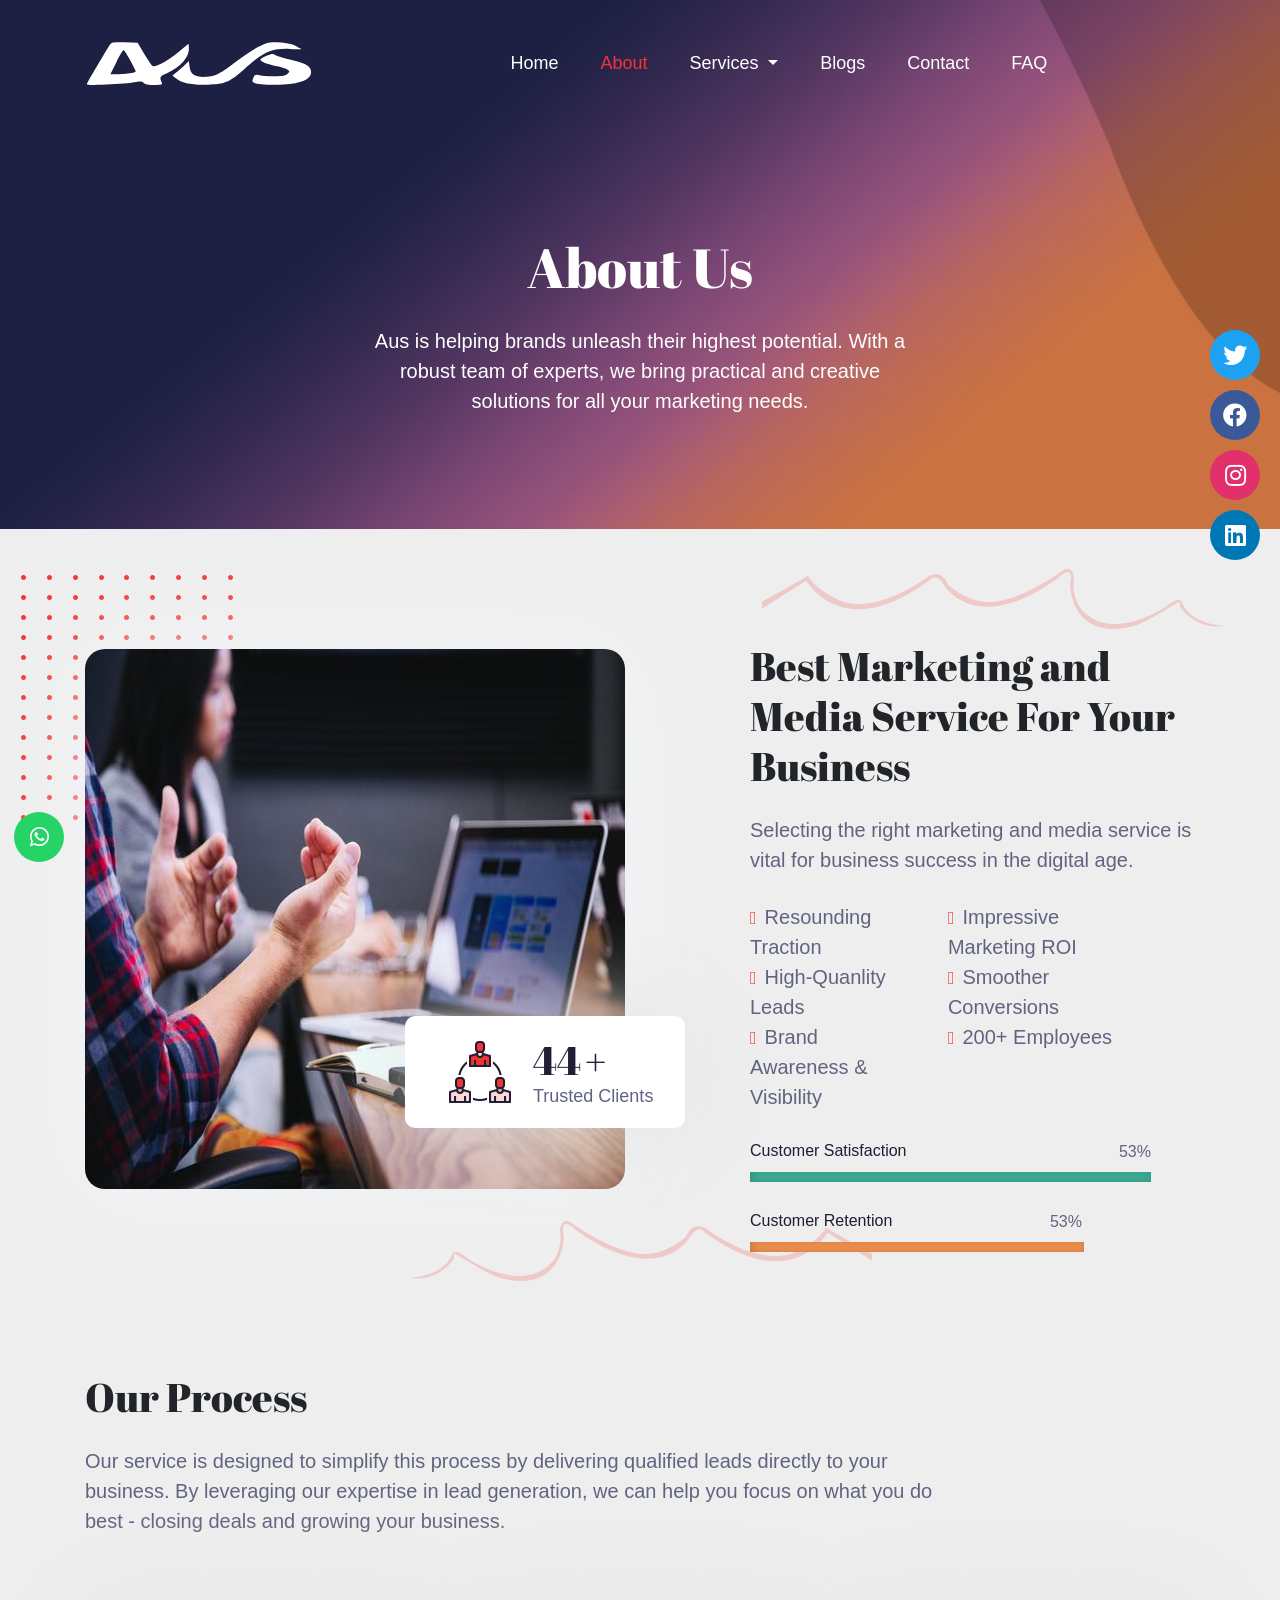
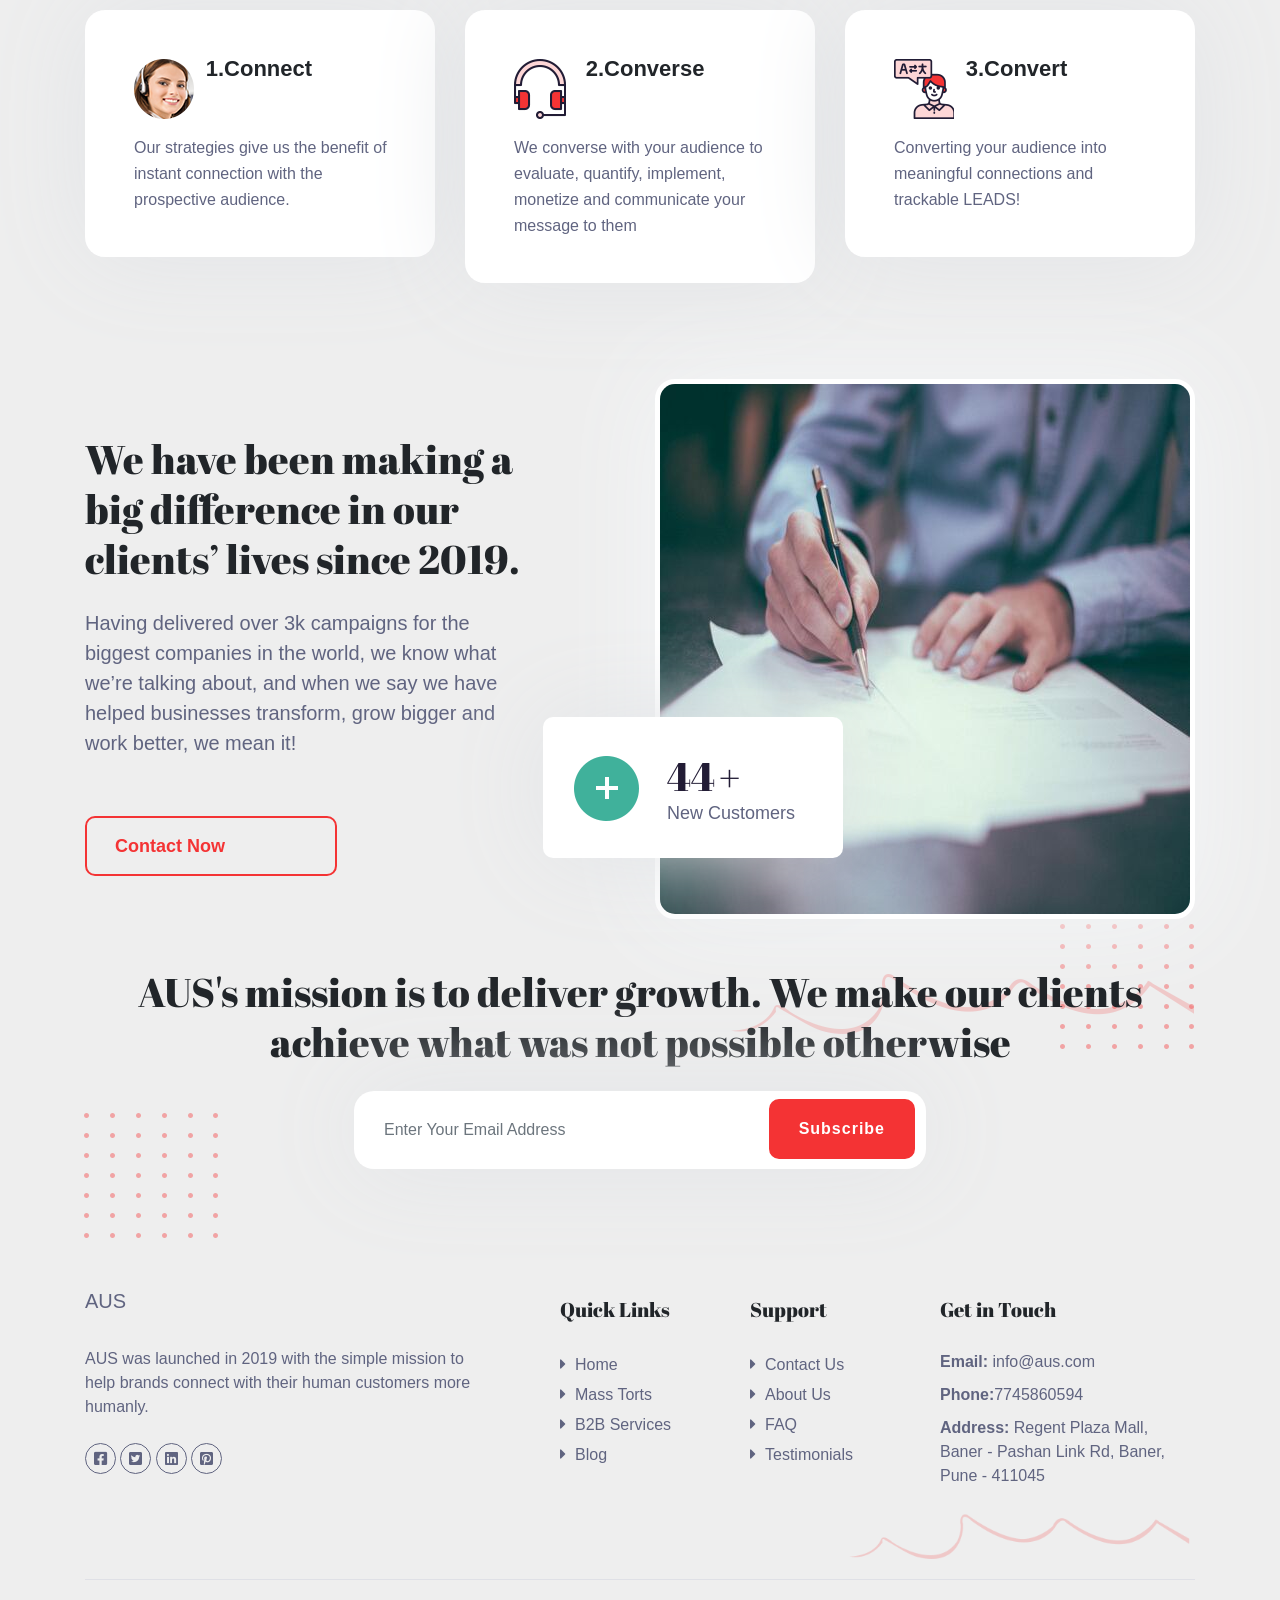
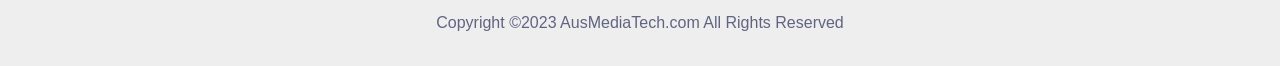
==== commit 865eef0d: "Changed meta data" ====
--- a/about.html
+++ b/about.html
@@ -4,9 +4,10 @@
     <title>About | Aus</title>
     <meta charset="utf-8">
     <meta name="viewport" content="width=device-width, initial-scale=1.0">
-    <meta name="description" content="Hotline is the perfect WHMCS HTML template for your Hosting Business">
-    <meta name="keywords" content="Web hosting, WHMCS template, hosting template">
-    <meta name="author" content="“DesigningMedia”">
+    <meta name="description"
+        content="AUS is a leading provider of innovative solutions, specializing in B2B lead generation, marketing, email marketing, content syndication, and mass torts. With years of experience and a dedication to delivering exceptional results, we help businesses connect with their target audience, drive growth, and achieve their goals. Get in touch with us today to explore how we can support your business success.">
+    <meta name="keywords" content="AUS | AusMediaTech | Media | B2B | Business To Business | MediaTech | Tech">
+    <meta name="author" content="NaZiF">
     <link rel="stylesheet" href="assets/css/animate.css">
     <link rel="stylesheet" href="https://stackpath.bootstrapcdn.com/bootstrap/4.5.2/css/bootstrap.min.css"
         integrity="sha384-JcKb8q3iqJ61gNV9KGb8thSsNjpSL0n8PARn9HuZOnIxN0hoP+VmmDGMN5t9UJ0Z" crossorigin="anonymous">
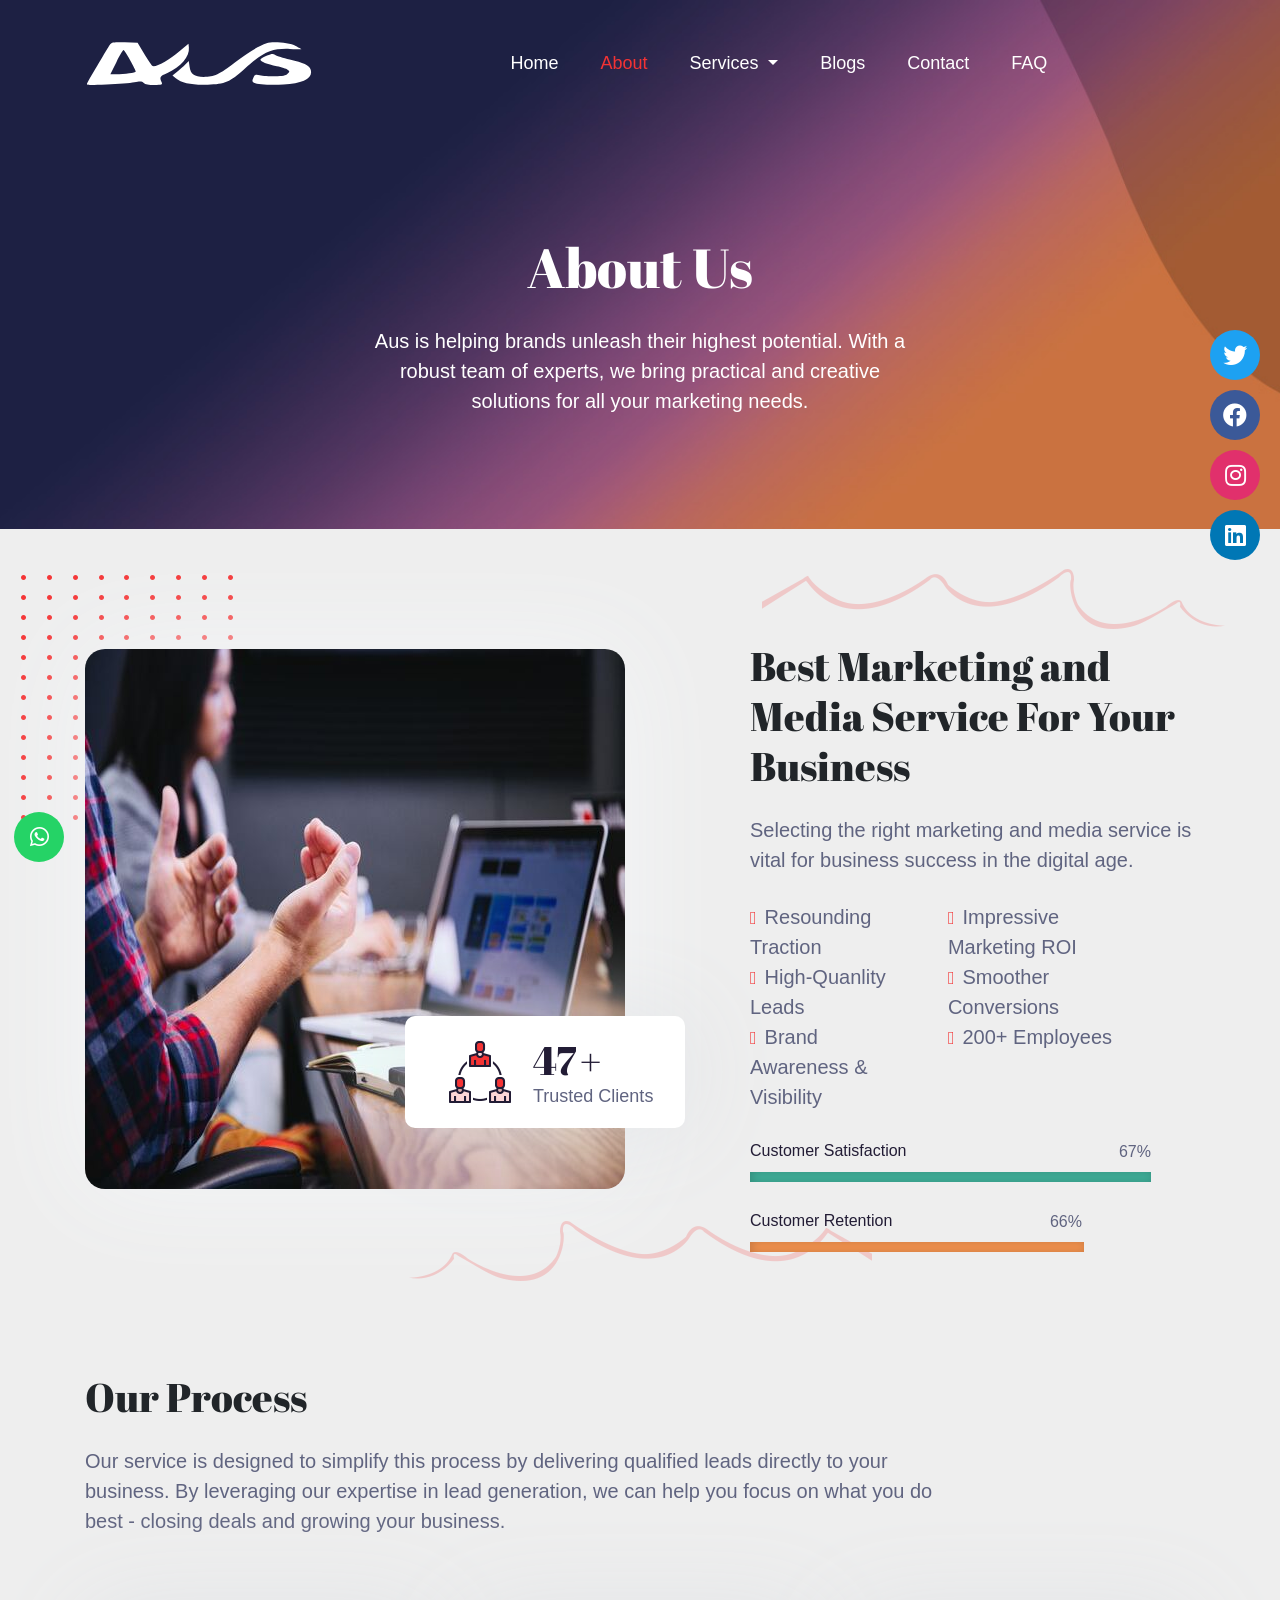
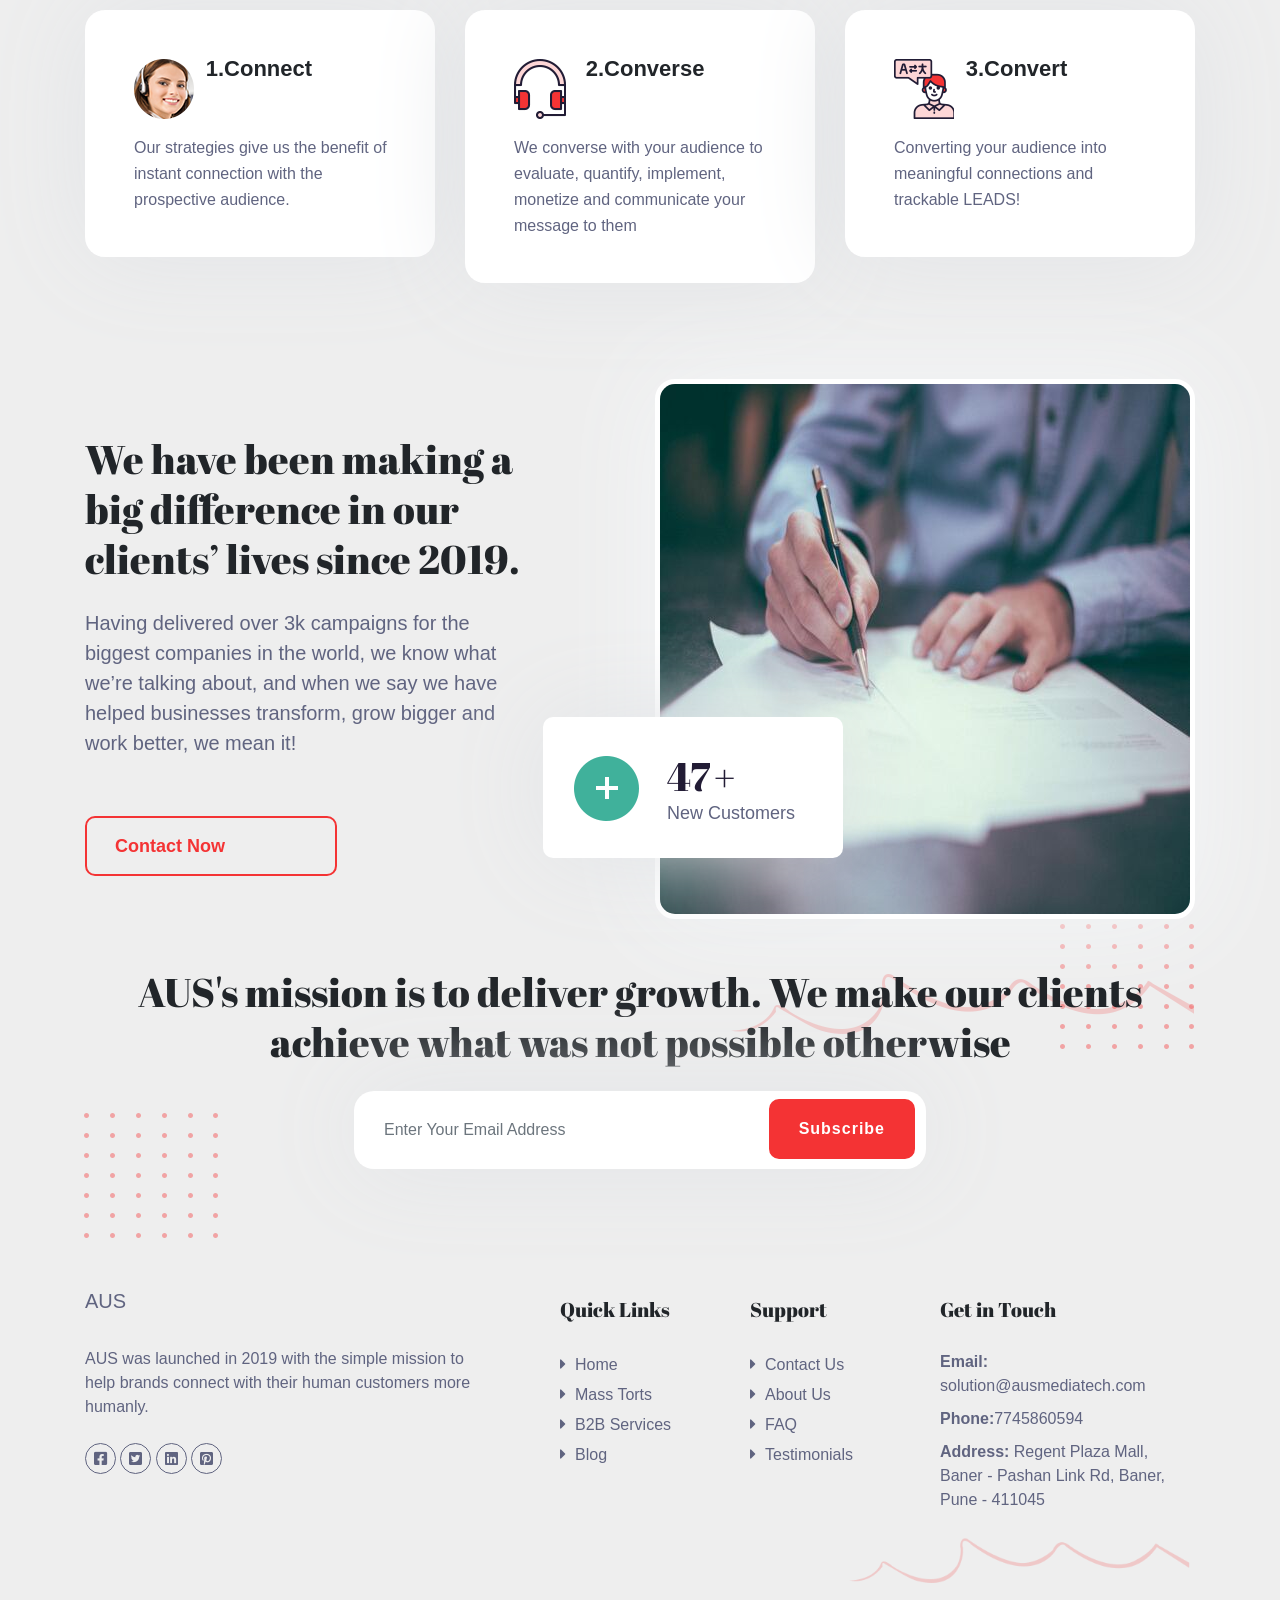
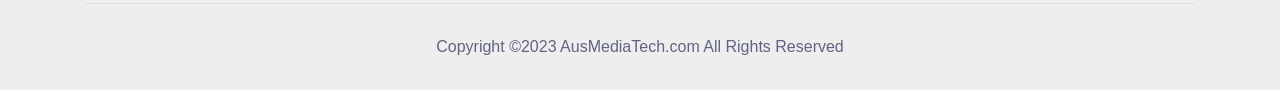
==== commit 13e18557: "solution mail added" ====
--- a/about.html
+++ b/about.html
@@ -386,8 +386,8 @@
                         <h5 class="font-weight-normal">Get in Touch</h5>
                         <ul class="list-unstyled mb-0">
                             <li><span class="font-weight-bold">Email:</span><a
-                                    class="text-decoration-none font-weight-normal" href="mailto:info@hotline.com">
-                                    info@aus.com</a></li>
+                                    class="text-decoration-none font-weight-normal" href="mailto:solution@ausmediatech.com">
+                                    solution@ausmediatech.com</a></li>
                             <li><span class="font-weight-bold">Phone:</span><a
                                     class="text-decoration-none font-weight-normal" href="tel:7745860594">7745860594</a>
                             </li>
